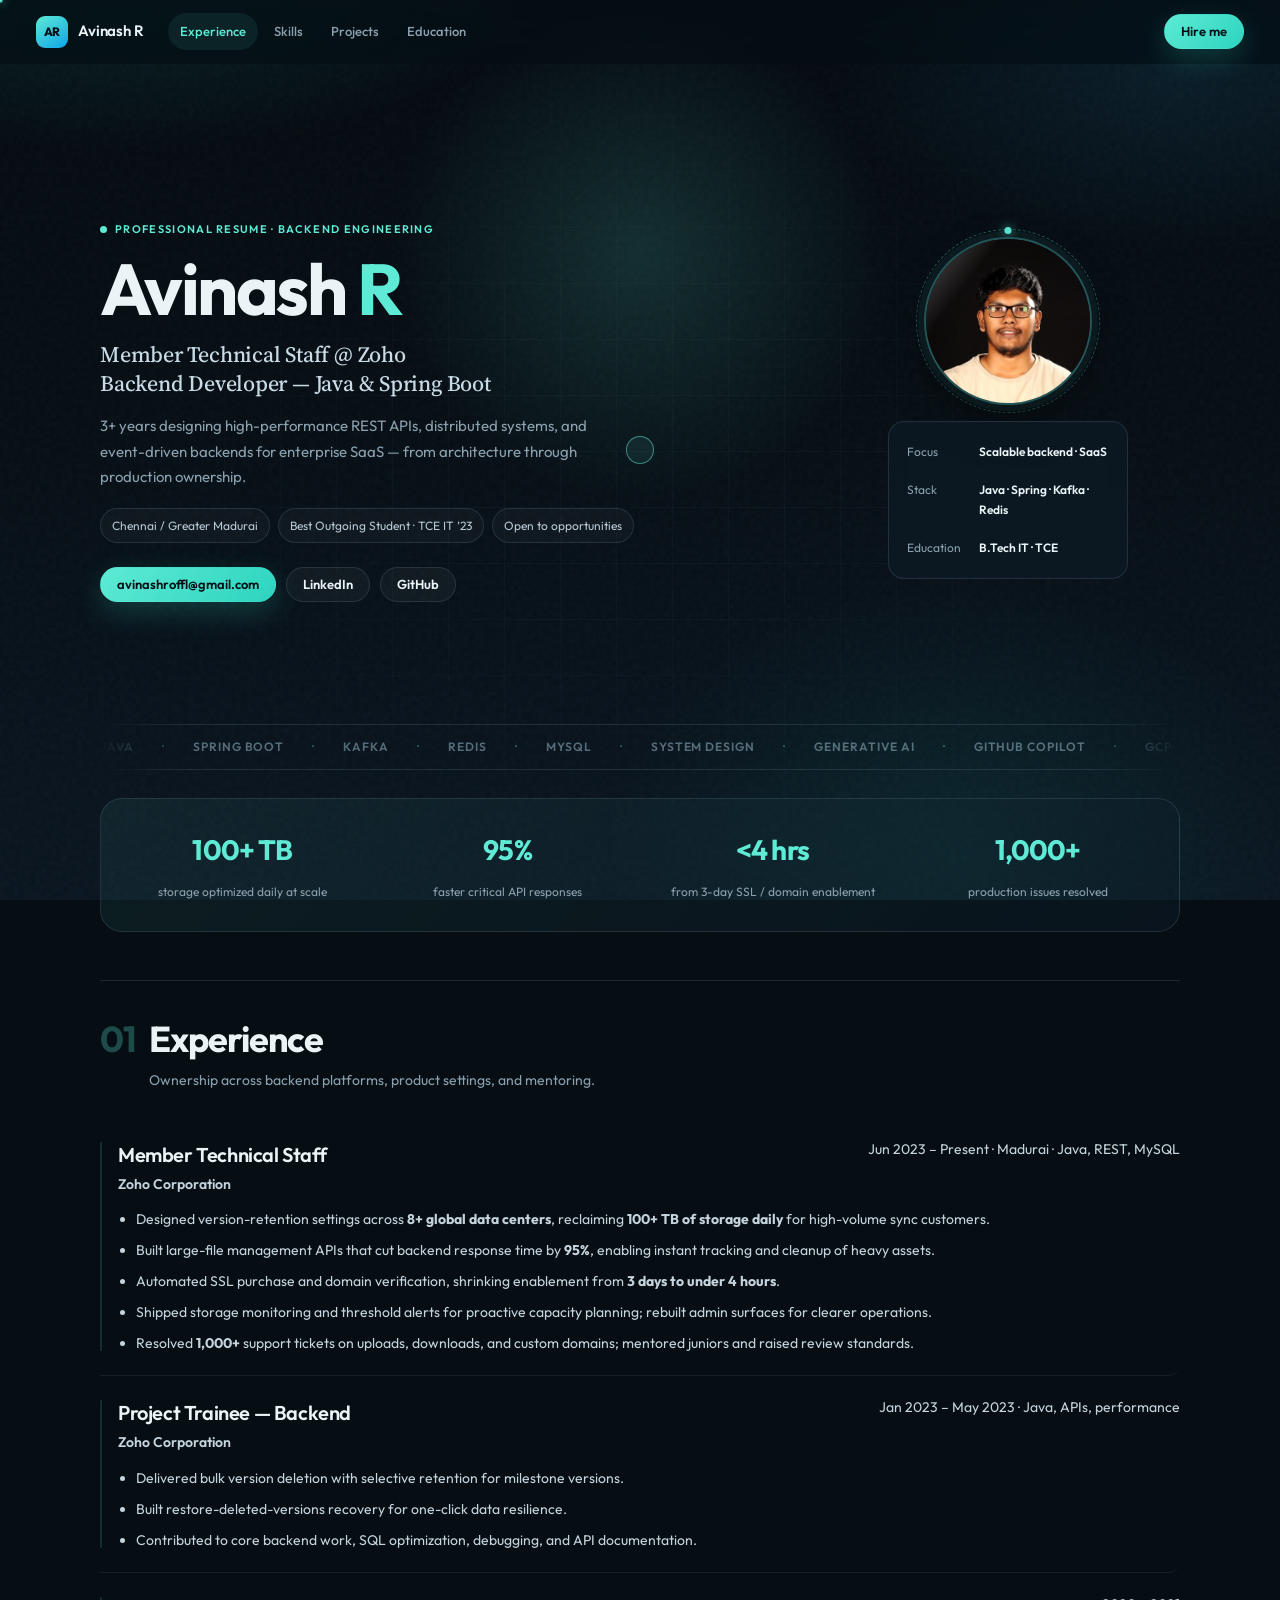
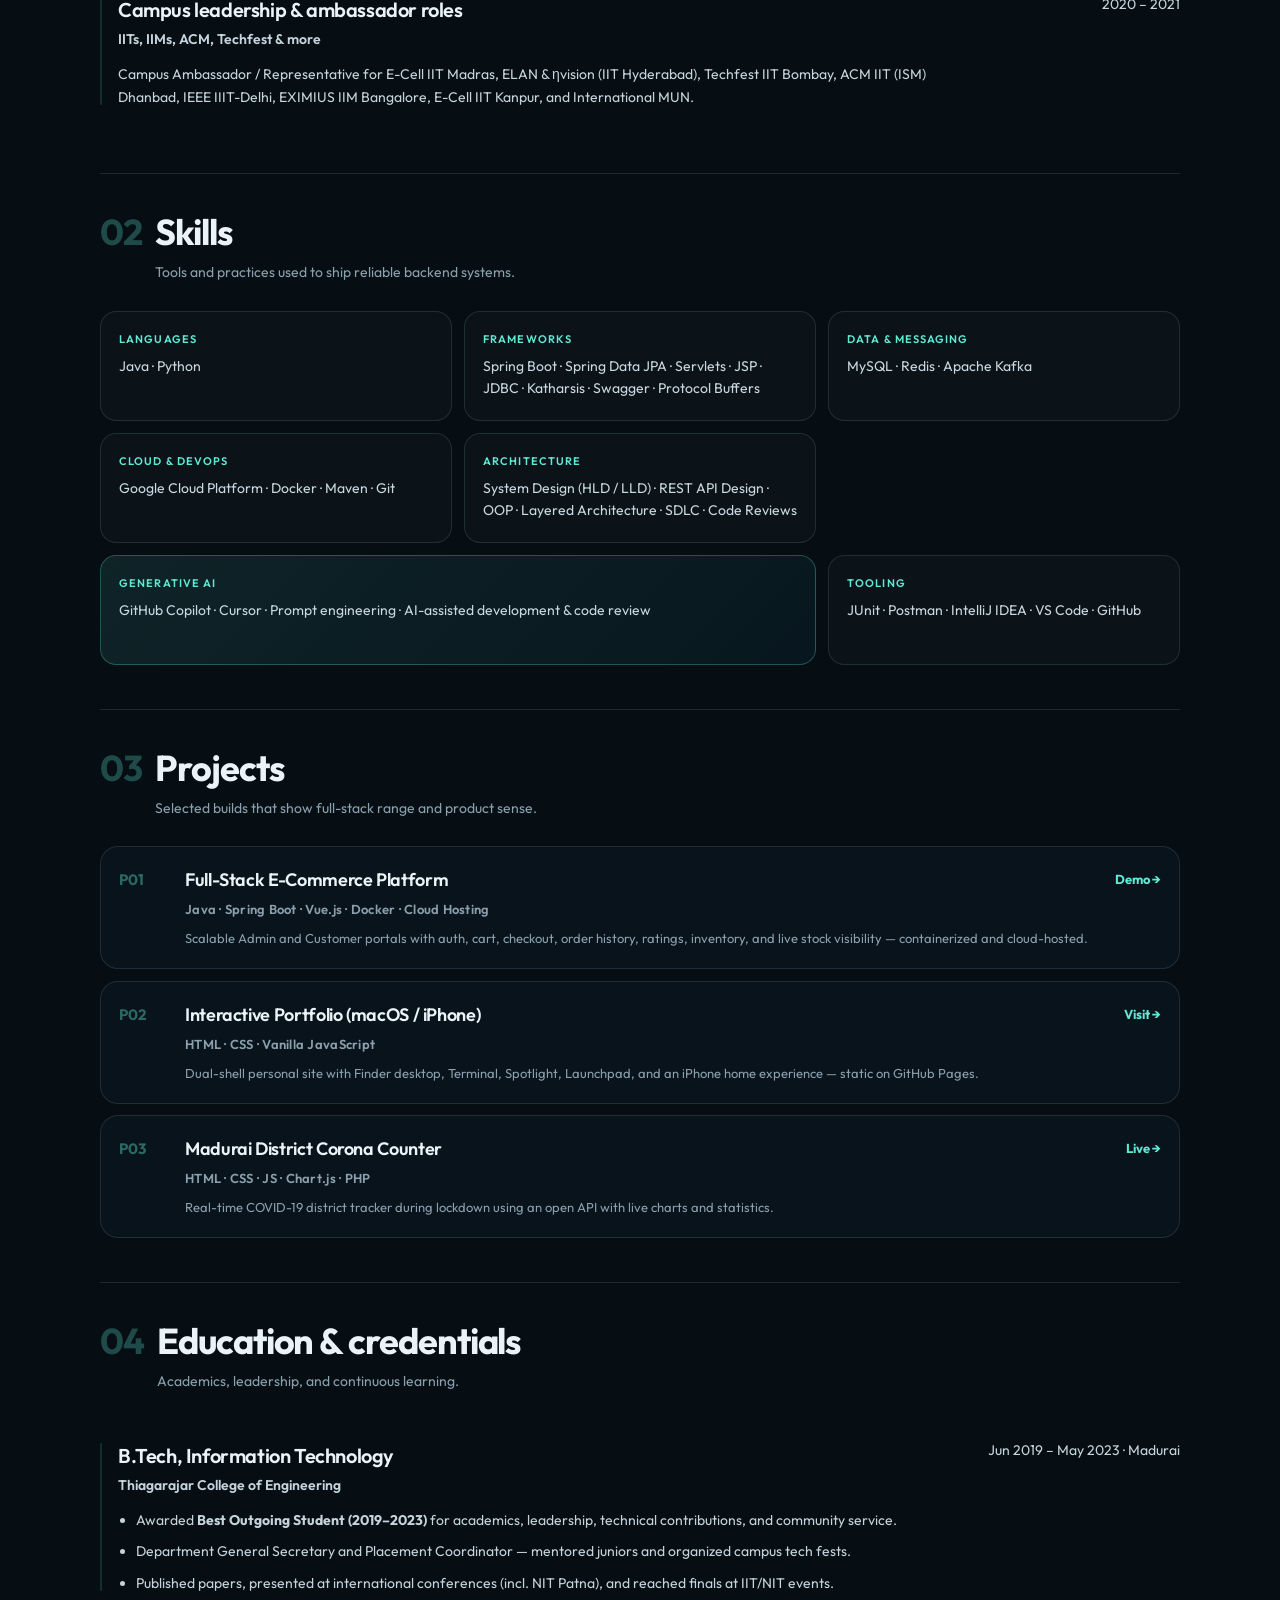
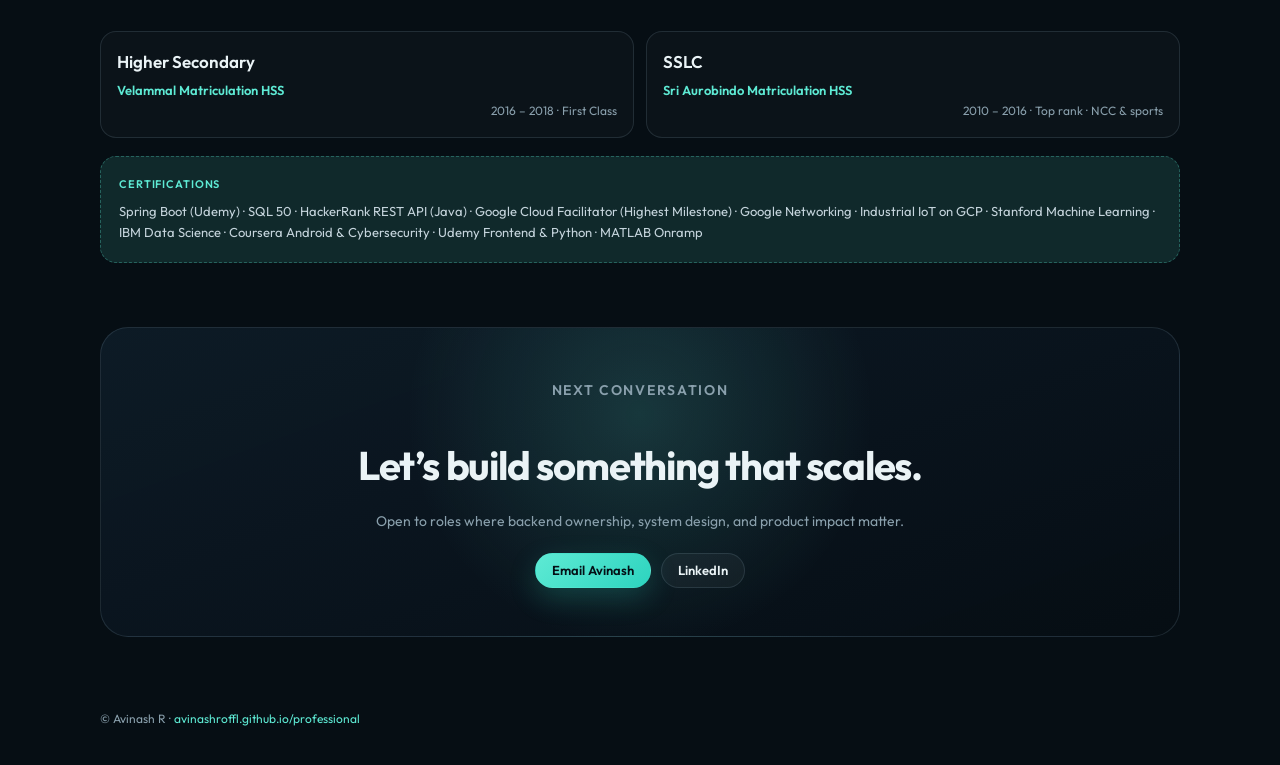
==== professional/index.html @ e5703db7 "Add professional resume page and refresh site README. Ship a mobile-responsive /professional resume " ====
<!doctype html>
<html lang="en">
  <head>
    <meta charset="utf-8" />
    <meta name="viewport" content="width=device-width, initial-scale=1, viewport-fit=cover" />
    <title>Avinash R · Professional Resume</title>
    <meta
      name="description"
      content="Professional resume of Avinash R — Member Technical Staff at Zoho, Backend Developer specializing in Java, Spring Boot, and scalable SaaS systems."
    />
    <meta name="theme-color" content="#071018" />
    <link rel="preconnect" href="https://fonts.googleapis.com" />
    <link rel="preconnect" href="https://fonts.gstatic.com" crossorigin />
    <link
      href="https://fonts.googleapis.com/css2?family=Outfit:wght@400;500;600;700;800&family=Source+Serif+4:opsz,wght@8..60,500;8..60,600&display=swap"
      rel="stylesheet"
    />
    <link rel="stylesheet" href="./styles.css" />
  </head>
  <body>
    <div class="progress" id="scroll-progress" aria-hidden="true"></div>
    <div class="cursor-glow" id="cursor-glow" aria-hidden="true"></div>
    <div class="cursor-dot" id="cursor-dot" aria-hidden="true"></div>
    <div class="atmosphere" aria-hidden="true"></div>
    <div class="noise" aria-hidden="true"></div>
    <div class="grid-overlay" aria-hidden="true"></div>

    <header class="topbar">
      <a class="brand" href="#top" aria-label="Avinash R — top of page">
        <span class="brand-mark">AR</span>
        <span class="brand-text">Avinash R</span>
      </a>
      <nav class="topnav" id="topnav" aria-label="Sections">
        <a href="#experience" data-nav="experience">Experience</a>
        <a href="#skills" data-nav="skills">Skills</a>
        <a href="#projects" data-nav="projects">Projects</a>
        <a href="#education" data-nav="education">Education</a>
        <a href="#contact" data-nav="contact" class="nav-contact">Contact</a>
      </nav>
      <div class="topbar-actions">
        <a class="btn-primary magnetic" href="mailto:avinashroffl@gmail.com?subject=Opportunity%20with%20Avinash%20R">Hire me</a>
        <button type="button" class="nav-toggle" id="nav-toggle" aria-expanded="false" aria-controls="topnav" aria-label="Open menu">
          <span></span><span></span>
        </button>
      </div>
    </header>

    <main>
      <section class="hero" id="top">
        <div class="hero-copy">
          <p class="eyebrow reveal">
            <span class="eyebrow-pulse" aria-hidden="true"></span>
            Professional resume · Backend engineering
          </p>
          <h1 class="hero-name reveal">
            Avinash<span class="hero-name-accent"> R</span>
          </h1>
          <p class="hero-role reveal">
            Member Technical Staff @ Zoho<br />
            Backend Developer — Java &amp; Spring Boot
          </p>
          <p class="hero-lede reveal">
            3+ years designing high-performance REST APIs, distributed systems, and
            event-driven backends for enterprise SaaS — from architecture through
            production ownership.
          </p>
          <div class="hero-meta reveal">
            <span>Chennai / Greater Madurai</span>
            <span>Best Outgoing Student · TCE IT ’23</span>
            <span>Open to opportunities</span>
          </div>
          <div class="hero-cta reveal">
            <a class="btn-primary magnetic" href="mailto:avinashroffl@gmail.com">avinashroffl@gmail.com</a>
            <a class="btn-secondary magnetic" href="https://www.linkedin.com/in/avinashrofficial/" target="_blank" rel="noreferrer">LinkedIn</a>
            <a class="btn-secondary magnetic" href="https://github.com/avinashroffl" target="_blank" rel="noreferrer">GitHub</a>
          </div>
        </div>
        <aside class="hero-aside reveal">
          <div class="portrait-wrap">
            <div class="portrait-ring" aria-hidden="true"></div>
            <div class="portrait-frame" id="portrait">
              <img src="../profile.jpeg" alt="Portrait of Avinash R" width="200" height="200" />
              <div class="portrait-shine" aria-hidden="true"></div>
            </div>
          </div>
          <dl class="signal-list">
            <div>
              <dt>Focus</dt>
              <dd>Scalable backend · SaaS</dd>
            </div>
            <div>
              <dt>Stack</dt>
              <dd>Java · Spring · Kafka · Redis</dd>
            </div>
            <div>
              <dt>Education</dt>
              <dd>B.Tech IT · TCE</dd>
            </div>
          </dl>
        </aside>
      </section>

      <div class="marquee reveal" aria-hidden="true">
        <div class="marquee-track">
          <span>Java</span><span>Spring Boot</span><span>Kafka</span><span>Redis</span><span>MySQL</span><span>System Design</span><span>Generative AI</span><span>GitHub Copilot</span><span>GCP</span><span>Docker</span>
          <span>Java</span><span>Spring Boot</span><span>Kafka</span><span>Redis</span><span>MySQL</span><span>System Design</span><span>Generative AI</span><span>GitHub Copilot</span><span>GCP</span><span>Docker</span>
        </div>
      </div>

      <section class="impact reveal" aria-label="Impact highlights">
        <div class="impact-item interactive-tile" data-tilt>
          <strong data-count="100" data-suffix="+ TB">0+ TB</strong>
          <span>storage optimized daily at scale</span>
        </div>
        <div class="impact-item interactive-tile" data-tilt>
          <strong data-count="95" data-suffix="%">0%</strong>
          <span>faster critical API responses</span>
        </div>
        <div class="impact-item interactive-tile" data-tilt>
          <strong>&lt;4 hrs</strong>
          <span>from 3-day SSL / domain enablement</span>
        </div>
        <div class="impact-item interactive-tile" data-tilt>
          <strong data-count="1000" data-suffix="+">0+</strong>
          <span>production issues resolved</span>
        </div>
      </section>

      <section class="section" id="experience">
        <div class="section-head reveal">
          <p class="section-index">01</p>
          <h2>Experience</h2>
          <p class="section-lede">Ownership across backend platforms, product settings, and mentoring.</p>
        </div>

        <article class="role reveal">
          <header class="role-head">
            <div>
              <h3>Member Technical Staff</h3>
              <p class="role-org">Zoho Corporation</p>
            </div>
            <p class="role-meta">Jun 2023 – Present · Madurai · Java, REST, MySQL</p>
          </header>
          <ul>
            <li>Designed version-retention settings across <strong>8+ global data centers</strong>, reclaiming <strong>100+ TB of storage daily</strong> for high-volume sync customers.</li>
            <li>Built large-file management APIs that cut backend response time by <strong>95%</strong>, enabling instant tracking and cleanup of heavy assets.</li>
            <li>Automated SSL purchase and domain verification, shrinking enablement from <strong>3 days to under 4 hours</strong>.</li>
            <li>Shipped storage monitoring and threshold alerts for proactive capacity planning; rebuilt admin surfaces for clearer operations.</li>
            <li>Resolved <strong>1,000+</strong> support tickets on uploads, downloads, and custom domains; mentored juniors and raised review standards.</li>
          </ul>
        </article>

        <article class="role reveal">
          <header class="role-head">
            <div>
              <h3>Project Trainee — Backend</h3>
              <p class="role-org">Zoho Corporation</p>
            </div>
            <p class="role-meta">Jan 2023 – May 2023 · Java, APIs, performance</p>
          </header>
          <ul>
            <li>Delivered bulk version deletion with selective retention for milestone versions.</li>
            <li>Built restore-deleted-versions recovery for one-click data resilience.</li>
            <li>Contributed to core backend work, SQL optimization, debugging, and API documentation.</li>
          </ul>
        </article>

        <article class="role reveal">
          <header class="role-head">
            <div>
              <h3>Campus leadership &amp; ambassador roles</h3>
              <p class="role-org">IITs, IIMs, ACM, Techfest &amp; more</p>
            </div>
            <p class="role-meta">2020 – 2021</p>
          </header>
          <p>
            Campus Ambassador / Representative for E-Cell IIT Madras, ELAN &amp; ηvision
            (IIT Hyderabad), Techfest IIT Bombay, ACM IIT (ISM) Dhanbad, IEEE IIIT-Delhi,
            EXIMIUS IIM Bangalore, E-Cell IIT Kanpur, and International MUN.
          </p>
        </article>
      </section>

      <section class="section" id="skills">
        <div class="section-head reveal">
          <p class="section-index">02</p>
          <h2>Skills</h2>
          <p class="section-lede">Tools and practices used to ship reliable backend systems.</p>
        </div>
        <div class="skills-board">
          <div class="skill-block interactive-tile" data-tilt>
            <h3>Languages</h3>
            <p>Java · Python</p>
          </div>
          <div class="skill-block interactive-tile" data-tilt>
            <h3>Frameworks</h3>
            <p>Spring Boot · Spring Data JPA · Servlets · JSP · JDBC · Katharsis · Swagger · Protocol Buffers</p>
          </div>
          <div class="skill-block interactive-tile" data-tilt>
            <h3>Data &amp; messaging</h3>
            <p>MySQL · Redis · Apache Kafka</p>
          </div>
          <div class="skill-block interactive-tile" data-tilt>
            <h3>Cloud &amp; DevOps</h3>
            <p>Google Cloud Platform · Docker · Maven · Git</p>
          </div>
          <div class="skill-block interactive-tile" data-tilt>
            <h3>Architecture</h3>
            <p>System Design (HLD / LLD) · REST API Design · OOP · Layered Architecture · SDLC · Code Reviews</p>
          </div>
          <div class="skill-block interactive-tile skill-block--accent" data-tilt>
            <h3>Generative AI</h3>
            <p>GitHub Copilot · Cursor · Prompt engineering · AI-assisted development &amp; code review</p>
          </div>
          <div class="skill-block interactive-tile" data-tilt>
            <h3>Tooling</h3>
            <p>JUnit · Postman · IntelliJ IDEA · VS Code · GitHub</p>
          </div>
        </div>
      </section>

      <section class="section" id="projects">
        <div class="section-head reveal">
          <p class="section-index">03</p>
          <h2>Projects</h2>
          <p class="section-lede">Selected builds that show full-stack range and product sense.</p>
        </div>

        <div class="project-list">
          <article class="project interactive-tile reveal" data-tilt>
            <div class="project-index">P01</div>
            <div class="project-body">
              <h3>Full-Stack E-Commerce Platform</h3>
              <p class="project-stack">Java · Spring Boot · Vue.js · Docker · Cloud Hosting</p>
              <p>
                Scalable Admin and Customer portals with auth, cart, checkout, order history,
                ratings, inventory, and live stock visibility — containerized and cloud-hosted.
              </p>
            </div>
            <a class="project-link" href="https://youtube.com/watch?v=qt3w1hJhvSU" target="_blank" rel="noreferrer">Demo →</a>
          </article>

          <article class="project interactive-tile reveal" data-tilt>
            <div class="project-index">P02</div>
            <div class="project-body">
              <h3>Interactive Portfolio (macOS / iPhone)</h3>
              <p class="project-stack">HTML · CSS · Vanilla JavaScript</p>
              <p>
                Dual-shell personal site with Finder desktop, Terminal, Spotlight, Launchpad,
                and an iPhone home experience — static on GitHub Pages.
              </p>
            </div>
            <a class="project-link" href="../">Visit →</a>
          </article>

          <article class="project interactive-tile reveal" data-tilt>
            <div class="project-index">P03</div>
            <div class="project-body">
              <h3>Madurai District Corona Counter</h3>
              <p class="project-stack">HTML · CSS · JS · Chart.js · PHP</p>
              <p>
                Real-time COVID-19 district tracker during lockdown using an open API with
                live charts and statistics.
              </p>
            </div>
            <a class="project-link" href="https://coronatrackermadurai.000webhostapp.com/" target="_blank" rel="noreferrer">Live →</a>
          </article>
        </div>
      </section>

      <section class="section" id="education">
        <div class="section-head reveal">
          <p class="section-index">04</p>
          <h2>Education &amp; credentials</h2>
          <p class="section-lede">Academics, leadership, and continuous learning.</p>
        </div>

        <article class="role reveal">
          <header class="role-head">
            <div>
              <h3>B.Tech, Information Technology</h3>
              <p class="role-org">Thiagarajar College of Engineering</p>
            </div>
            <p class="role-meta">Jun 2019 – May 2023 · Madurai</p>
          </header>
          <ul>
            <li>Awarded <strong>Best Outgoing Student (2019–2023)</strong> for academics, leadership, technical contributions, and community service.</li>
            <li>Department General Secretary and Placement Coordinator — mentored juniors and organized campus tech fests.</li>
            <li>Published papers, presented at international conferences (incl. NIT Patna), and reached finals at IIT/NIT events.</li>
          </ul>
        </article>

        <div class="edu-grid">
          <article class="edu-item reveal">
            <h3>Higher Secondary</h3>
            <p class="role-org">Velammal Matriculation HSS</p>
            <p class="role-meta">2016 – 2018 · First Class</p>
          </article>
          <article class="edu-item reveal">
            <h3>SSLC</h3>
            <p class="role-org">Sri Aurobindo Matriculation HSS</p>
            <p class="role-meta">2010 – 2016 · Top rank · NCC &amp; sports</p>
          </article>
        </div>

        <div class="certs reveal">
          <h3>Certifications</h3>
          <p>
            Spring Boot (Udemy) · SQL 50 · HackerRank REST API (Java) · Google Cloud Facilitator
            (Highest Milestone) · Google Networking · Industrial IoT on GCP · Stanford Machine
            Learning · IBM Data Science · Coursera Android &amp; Cybersecurity · Udemy Frontend
            &amp; Python · MATLAB Onramp
          </p>
        </div>
      </section>

      <section class="closeout reveal" id="contact">
        <p class="eyebrow">Next conversation</p>
        <h2>Let’s build something that scales.</h2>
        <p>
          Open to roles where backend ownership, system design, and product impact matter.
        </p>
        <div class="hero-cta">
          <a class="btn-primary magnetic" href="mailto:avinashroffl@gmail.com?subject=Hello%20Avinash">Email Avinash</a>
          <a class="btn-secondary magnetic" href="https://www.linkedin.com/in/avinashrofficial/" target="_blank" rel="noreferrer">LinkedIn</a>
        </div>
      </section>
    </main>

    <footer class="site-footer">
      <p>© Avinash R · <a href="https://avinashroffl.github.io/professional/">avinashroffl.github.io/professional</a></p>
    </footer>

    <script src="./script.js"></script>
  </body>
</html>
---- professional/styles.css ----
:root {
  --bg: #060e14;
  --bg-elevated: rgba(12, 26, 36, 0.78);
  --ink: #eaf3f6;
  --muted: #8aa0ad;
  --line: rgba(148, 180, 196, 0.16);
  --accent: #5eead4;
  --accent-dim: rgba(94, 234, 212, 0.12);
  --accent-strong: #2dd4bf;
  --sky: #38bdf8;
  --radius: 18px;
  --font-display: "Outfit", sans-serif;
  --font-serif: "Source Serif 4", Georgia, serif;
  --font-body: "Outfit", sans-serif;
  --max: 1080px;
  --mx: 50%;
  --my: 28%;
  --topbar-h: 64px;
  --ease-out: cubic-bezier(0.22, 1, 0.36, 1);
}

*,
*::before,
*::after {
  box-sizing: border-box;
  margin: 0;
  padding: 0;
}

html {
  scroll-behavior: smooth;
  scroll-padding-top: calc(var(--topbar-h) + 12px);
}

body {
  min-height: 100%;
  font-family: var(--font-body);
  color: var(--ink);
  background: var(--bg);
  line-height: 1.65;
  font-weight: 400;
  -webkit-font-smoothing: antialiased;
  overflow-x: hidden;
}

body.has-custom-cursor,
body.has-custom-cursor a,
body.has-custom-cursor button {
  cursor: none;
}

a {
  color: inherit;
  text-decoration: none;
}

img {
  display: block;
  max-width: 100%;
}

/* —— Progress + cursor —— */
.progress {
  position: fixed;
  top: 0;
  left: 0;
  z-index: 60;
  height: 2px;
  width: 0%;
  background: linear-gradient(90deg, var(--accent), var(--sky));
  box-shadow: 0 0 12px rgba(94, 234, 212, 0.55);
  pointer-events: none;
  transition: width 0.08s linear;
}

.cursor-glow,
.cursor-dot {
  display: none;
  pointer-events: none;
  position: fixed;
  top: 0;
  left: 0;
  z-index: 1000;
  transform: translate(-50%, -50%);
  will-change: transform, width, height;
}

.cursor-glow {
  width: 28px;
  height: 28px;
  border-radius: 50%;
  border: 1px solid rgba(94, 234, 212, 0.5);
  background: rgba(94, 234, 212, 0.08);
  transition: width 0.2s var(--ease-out), height 0.2s var(--ease-out), background 0.2s ease;
  mix-blend-mode: screen;
}

.cursor-dot {
  width: 5px;
  height: 5px;
  border-radius: 50%;
  background: var(--accent);
  box-shadow: 0 0 10px rgba(94, 234, 212, 0.85);
}

body.has-custom-cursor .cursor-glow,
body.has-custom-cursor .cursor-dot {
  display: block;
}

body.cursor-hover .cursor-glow {
  width: 52px;
  height: 52px;
  background: rgba(94, 234, 212, 0.14);
  border-color: rgba(94, 234, 212, 0.8);
}

/* —— Atmosphere —— */
.atmosphere {
  position: fixed;
  inset: 0;
  z-index: -3;
  background:
    radial-gradient(620px circle at var(--mx) var(--my), rgba(94, 234, 212, 0.15), transparent 40%),
    radial-gradient(ellipse 70% 45% at 8% -8%, rgba(45, 212, 191, 0.16), transparent 55%),
    radial-gradient(ellipse 55% 40% at 92% 8%, rgba(56, 189, 248, 0.1), transparent 50%),
    radial-gradient(ellipse 50% 55% at 75% 95%, rgba(15, 118, 110, 0.18), transparent 55%),
    linear-gradient(180deg, #040a10 0%, #060e14 45%, #0a1520 100%);
}

.noise {
  position: fixed;
  inset: 0;
  z-index: -1;
  opacity: 0.035;
  pointer-events: none;
  background-image: url("data:image/svg+xml,%3Csvg viewBox='0 0 200 200' xmlns='http://www.w3.org/2000/svg'%3E%3Cfilter id='n'%3E%3CfeTurbulence type='fractalNoise' baseFrequency='0.85' numOctaves='4' stitchTiles='stitch'/%3E%3C/filter%3E%3Crect width='100%25' height='100%25' filter='url(%23n)'/%3E%3C/svg%3E");
}

.grid-overlay {
  position: fixed;
  inset: 0;
  z-index: -2;
  background-image:
    linear-gradient(rgba(148, 180, 196, 0.035) 1px, transparent 1px),
    linear-gradient(90deg, rgba(148, 180, 196, 0.035) 1px, transparent 1px);
  background-size: 56px 56px;
  mask-image: radial-gradient(ellipse at center, black 25%, transparent 72%);
  pointer-events: none;
  transform: translate3d(calc((var(--mx) - 50%) * -0.015), calc((var(--my) - 50%) * -0.015), 0);
}

/* —— Topbar —— */
.topbar {
  position: sticky;
  top: 0;
  z-index: 40;
  display: flex;
  align-items: center;
  gap: 16px;
  min-height: var(--topbar-h);
  padding: 10px clamp(14px, 4vw, 36px);
  backdrop-filter: blur(18px) saturate(150%);
  background: rgba(6, 14, 20, 0.72);
  border-bottom: 1px solid transparent;
  transition: background 0.25s ease, box-shadow 0.25s ease, border-color 0.25s ease;
}

.topbar.is-scrolled {
  background: rgba(6, 14, 20, 0.9);
  border-bottom-color: var(--line);
  box-shadow: 0 12px 40px rgba(0, 0, 0, 0.35);
}

.brand {
  display: inline-flex;
  align-items: center;
  gap: 10px;
  font-weight: 600;
  font-size: 15px;
  letter-spacing: -0.01em;
  z-index: 2;
  transition: transform 0.2s ease;
}

.brand:hover {
  transform: translateY(-1px);
}

.brand-mark {
  width: 32px;
  height: 32px;
  border-radius: 9px;
  display: grid;
  place-items: center;
  background: linear-gradient(145deg, var(--accent), #0ea5e9);
  color: #041016;
  font-size: 12px;
  font-weight: 800;
  letter-spacing: -0.04em;
  transition: transform 0.3s var(--ease-out), box-shadow 0.25s ease;
}

.brand:hover .brand-mark {
  transform: rotate(-6deg) scale(1.05);
  box-shadow: 0 8px 22px rgba(45, 212, 191, 0.35);
}

.brand-text {
  font-weight: 600;
}

.topnav {
  display: flex;
  gap: 4px;
  margin-left: 8px;
  font-size: 13px;
  color: var(--muted);
  font-weight: 500;
}

.topnav a {
  position: relative;
  padding: 8px 12px;
  border-radius: 999px;
  transition: color 0.2s ease, background 0.2s ease;
}

.topnav a:hover,
.topnav a.is-active {
  color: var(--accent);
  background: rgba(94, 234, 212, 0.08);
}

.topnav .nav-contact {
  display: none;
}

.topbar-actions {
  margin-left: auto;
  display: flex;
  gap: 10px;
  align-items: center;
  z-index: 2;
}

.nav-toggle {
  display: none;
  width: 42px;
  height: 42px;
  border-radius: 12px;
  border: 1px solid var(--line);
  background: rgba(255, 255, 255, 0.03);
  align-items: center;
  justify-content: center;
  flex-direction: column;
  gap: 5px;
  padding: 0;
}

.nav-toggle span {
  display: block;
  width: 16px;
  height: 1.5px;
  background: var(--ink);
  border-radius: 2px;
  transition: transform 0.25s var(--ease-out), opacity 0.2s ease;
}

.nav-toggle[aria-expanded="true"] span:first-child {
  transform: translateY(3.25px) rotate(45deg);
}

.nav-toggle[aria-expanded="true"] span:last-child {
  transform: translateY(-3.25px) rotate(-45deg);
}

.btn-primary,
.btn-secondary,
.btn-ghost {
  display: inline-flex;
  align-items: center;
  justify-content: center;
  gap: 6px;
  border-radius: 999px;
  padding: 10px 16px;
  font: 600 13px/1 var(--font-body);
  border: 1px solid transparent;
  cursor: pointer;
  transition: transform 0.18s ease, background 0.18s ease, border-color 0.18s ease, box-shadow 0.18s ease;
  will-change: transform;
  white-space: nowrap;
}

.btn-primary {
  background: linear-gradient(135deg, var(--accent), var(--accent-strong));
  color: #041016;
  box-shadow: 0 10px 28px rgba(45, 212, 191, 0.22);
}

.btn-secondary {
  background: rgba(255, 255, 255, 0.04);
  border-color: var(--line);
  color: var(--ink);
}

.btn-ghost {
  background: transparent;
  border-color: var(--line);
  color: var(--muted);
}

.btn-primary:hover {
  box-shadow: 0 14px 34px rgba(45, 212, 191, 0.38);
}

.btn-secondary:hover {
  border-color: rgba(94, 234, 212, 0.4);
  background: rgba(94, 234, 212, 0.08);
}

.btn-ghost:hover {
  color: var(--ink);
  border-color: rgba(94, 234, 212, 0.35);
}

main {
  width: min(var(--max), calc(100% - 28px));
  margin: 0 auto;
  padding: 12px 0 72px;
}

/* —— Hero —— */
.hero {
  display: grid;
  grid-template-columns: 1.4fr 0.7fr;
  gap: clamp(24px, 5vw, 48px);
  align-items: center;
  padding: clamp(28px, 5vw, 52px) 0 28px;
  min-height: min(72vh, 640px);
}

.eyebrow {
  display: inline-flex;
  align-items: center;
  gap: 8px;
  font-size: 11px;
  letter-spacing: 0.12em;
  text-transform: uppercase;
  color: var(--accent);
  margin-bottom: 14px;
  font-weight: 600;
}

.eyebrow-pulse {
  width: 7px;
  height: 7px;
  border-radius: 50%;
  background: var(--accent);
  box-shadow: 0 0 0 0 rgba(94, 234, 212, 0.5);
  animation: pulse 2.2s ease-out infinite;
}

@keyframes pulse {
  0% { box-shadow: 0 0 0 0 rgba(94, 234, 212, 0.45); }
  70% { box-shadow: 0 0 0 10px rgba(94, 234, 212, 0); }
  100% { box-shadow: 0 0 0 0 rgba(94, 234, 212, 0); }
}

.hero-name {
  font-family: var(--font-display);
  font-size: clamp(42px, 7.2vw, 72px);
  line-height: 1.02;
  letter-spacing: -0.035em;
  font-weight: 700;
  margin-bottom: 14px;
  max-width: 10ch;
}

.hero-name-accent {
  color: var(--accent);
  font-weight: 700;
  display: inline;
}

.hero-role {
  font-family: var(--font-serif);
  font-size: clamp(17px, 2.2vw, 22px);
  font-weight: 500;
  color: #c8dae4;
  margin-bottom: 14px;
  line-height: 1.35;
  letter-spacing: -0.01em;
}

.hero-lede {
  max-width: 34em;
  color: var(--muted);
  font-size: 15px;
  margin-bottom: 18px;
  line-height: 1.7;
}

.hero-meta {
  display: flex;
  flex-wrap: wrap;
  gap: 8px;
  margin-bottom: 24px;
}

.hero-meta span {
  font-size: 12px;
  padding: 7px 11px;
  border-radius: 999px;
  border: 1px solid var(--line);
  background: rgba(255, 255, 255, 0.03);
  color: #b7c9d3;
  transition: transform 0.2s ease, border-color 0.2s ease, background 0.2s ease, color 0.2s ease;
}

.hero-meta span:hover {
  transform: translateY(-2px);
  border-color: rgba(94, 234, 212, 0.4);
  background: rgba(94, 234, 212, 0.08);
  color: var(--accent);
}

.hero-cta {
  display: flex;
  flex-wrap: wrap;
  gap: 10px;
}

.hero-aside {
  display: flex;
  flex-direction: column;
  align-items: center;
  gap: 16px;
  perspective: 900px;
}

.portrait-wrap {
  position: relative;
  width: min(168px, 42vw);
}

.portrait-ring {
  position: absolute;
  inset: -8px;
  border-radius: 50%;
  border: 1px dashed rgba(94, 234, 212, 0.35);
  animation: spin 28s linear infinite;
  pointer-events: none;
}

.portrait-ring::before {
  content: "";
  position: absolute;
  top: -3px;
  left: 50%;
  width: 7px;
  height: 7px;
  border-radius: 50%;
  background: var(--accent);
  box-shadow: 0 0 10px rgba(94, 234, 212, 0.8);
  transform: translateX(-50%);
}

@keyframes spin {
  to { transform: rotate(360deg); }
}

.portrait-frame {
  border-radius: 50%;
  overflow: hidden;
  border: 2px solid rgba(94, 234, 212, 0.28);
  box-shadow:
    0 0 0 6px rgba(94, 234, 212, 0.06),
    0 18px 40px rgba(0, 0, 0, 0.4);
  position: relative;
  aspect-ratio: 1;
  width: 100%;
  background: #0e1c28;
  transform-style: preserve-3d;
  transition: transform 0.15s ease-out, box-shadow 0.25s ease, border-color 0.25s ease;
}

.portrait-frame:hover {
  border-color: rgba(94, 234, 212, 0.55);
  box-shadow:
    0 0 0 8px rgba(94, 234, 212, 0.1),
    0 22px 48px rgba(45, 212, 191, 0.18);
}

.portrait-shine {
  position: absolute;
  inset: -40%;
  background: linear-gradient(115deg, transparent 40%, rgba(255, 255, 255, 0.2) 50%, transparent 60%);
  transform: translateX(-40%) rotate(12deg);
  transition: transform 0.6s ease;
  z-index: 2;
  pointer-events: none;
}

.portrait-frame:hover .portrait-shine {
  transform: translateX(40%) rotate(12deg);
}

.portrait-frame img {
  width: 100%;
  height: 100%;
  object-fit: cover;
  object-position: center top;
  transition: transform 0.45s ease;
}

.portrait-frame:hover img {
  transform: scale(1.05);
}

.signal-list {
  width: 100%;
  max-width: 240px;
  display: grid;
  gap: 6px;
  padding: 14px;
  border-radius: 16px;
  border: 1px solid var(--line);
  background: var(--bg-elevated);
  backdrop-filter: blur(12px);
  transition: border-color 0.25s ease, transform 0.25s ease;
}

.signal-list:hover {
  border-color: rgba(94, 234, 212, 0.3);
  transform: translateY(-2px);
}

.signal-list > div {
  display: grid;
  grid-template-columns: 64px 1fr;
  gap: 8px;
  font-size: 12px;
  padding: 6px 4px;
  border-radius: 8px;
  transition: background 0.2s ease;
}

.signal-list > div:hover {
  background: rgba(94, 234, 212, 0.06);
}

.signal-list dt {
  color: var(--muted);
}

.signal-list dd {
  color: var(--ink);
  font-weight: 600;
}

/* —— Marquee —— */
.marquee {
  margin: 8px 0 28px;
  overflow: hidden;
  border-block: 1px solid var(--line);
  mask-image: linear-gradient(90deg, transparent, black 8%, black 92%, transparent);
  padding: 12px 0;
}

.marquee-track {
  display: flex;
  gap: 28px;
  width: max-content;
  animation: marquee 32s linear infinite;
  font-size: 12px;
  font-weight: 600;
  letter-spacing: 0.08em;
  text-transform: uppercase;
  color: rgba(148, 180, 196, 0.55);
}

.marquee-track span::after {
  content: "·";
  margin-left: 28px;
  color: rgba(94, 234, 212, 0.4);
}

.marquee:hover .marquee-track {
  animation-play-state: paused;
  color: rgba(94, 234, 212, 0.75);
}

@keyframes marquee {
  to { transform: translateX(-50%); }
}

/* —— Impact —— */
.impact {
  display: grid;
  grid-template-columns: repeat(4, 1fr);
  gap: 10px;
  margin: 0 0 48px;
  padding: 14px;
  border-radius: 22px;
  border: 1px solid var(--line);
  background:
    linear-gradient(135deg, rgba(94, 234, 212, 0.07), rgba(14, 28, 40, 0.45));
}

.impact-item {
  padding: 14px 10px;
  border-radius: 14px;
  transition: background 0.2s ease, transform 0.2s ease;
  text-align: center;
}

.impact-item:hover {
  background: rgba(94, 234, 212, 0.08);
}

.impact-item strong {
  display: block;
  font-family: var(--font-display);
  font-size: clamp(22px, 2.8vw, 28px);
  letter-spacing: -0.03em;
  font-weight: 700;
  color: var(--accent);
  margin-bottom: 4px;
}

.impact-item span {
  font-size: 12px;
  color: var(--muted);
  line-height: 1.4;
}

.interactive-tile {
  transform-style: preserve-3d;
  transition: transform 0.2s ease, border-color 0.25s ease, box-shadow 0.25s ease;
  will-change: transform;
}

/* —— Sections —— */
.section {
  padding: 28px 0 44px;
  border-top: 1px solid var(--line);
}

.section-head {
  display: grid;
  grid-template-columns: auto 1fr;
  grid-template-rows: auto auto;
  column-gap: 14px;
  margin-bottom: 26px;
  align-items: baseline;
}

.section-index {
  grid-row: 1 / span 2;
  font-family: var(--font-display);
  font-size: 36px;
  color: rgba(94, 234, 212, 0.28);
  letter-spacing: -0.04em;
  line-height: 1;
  font-weight: 700;
  transition: color 0.3s ease, transform 0.3s ease;
}

.section:hover .section-index {
  color: rgba(94, 234, 212, 0.65);
  transform: translateY(-2px);
}

.section-head h2 {
  font-family: var(--font-display);
  font-size: clamp(26px, 3.8vw, 36px);
  letter-spacing: -0.03em;
  font-weight: 700;
}

.section-lede {
  grid-column: 2;
  color: var(--muted);
  max-width: 36em;
  font-size: 14px;
}

.role {
  position: relative;
  padding: 20px 0 20px 18px;
  border-bottom: 1px solid rgba(148, 180, 196, 0.1);
  border-radius: 0 12px 12px 0;
  transition: background 0.25s ease;
}

.role::before {
  content: "";
  position: absolute;
  left: 0;
  top: 24px;
  bottom: 24px;
  width: 2px;
  border-radius: 2px;
  background: rgba(94, 234, 212, 0.15);
  transition: background 0.25s ease, transform 0.25s ease;
}

.role:hover {
  background: linear-gradient(90deg, rgba(94, 234, 212, 0.05), transparent 65%);
}

.role:hover::before {
  background: var(--accent);
  transform: scaleY(1.05);
}

.role:last-of-type {
  border-bottom: none;
}

.role-head {
  display: flex;
  justify-content: space-between;
  gap: 14px;
  flex-wrap: wrap;
  margin-bottom: 12px;
}

.role-head h3 {
  font-family: var(--font-display);
  font-size: 20px;
  letter-spacing: -0.02em;
  font-weight: 600;
  transition: color 0.2s ease;
}

.role:hover .role-head h3 {
  color: var(--accent);
}

.role-org {
  color: var(--accent);
  font-weight: 600;
  font-size: 13px;
  margin-top: 2px;
}

.role-meta {
  color: var(--muted);
  font-size: 12px;
  text-align: right;
}

.role ul {
  padding-left: 18px;
  display: grid;
  gap: 8px;
  color: #c5d4dc;
  font-size: 14px;
}

.role li {
  transition: transform 0.2s ease, color 0.2s ease;
}

.role li:hover {
  transform: translateX(3px);
  color: var(--ink);
}

.role p {
  color: #c5d4dc;
  font-size: 14px;
  max-width: 62em;
}

/* —— Skills —— */
.skills-board {
  display: grid;
  grid-template-columns: repeat(3, 1fr);
  gap: 12px;
}

.skill-block {
  padding: 18px;
  border-radius: 16px;
  border: 1px solid var(--line);
  background: rgba(255, 255, 255, 0.025);
  position: relative;
  overflow: hidden;
  min-height: 110px;
}

.skill-block::before {
  content: "";
  position: absolute;
  inset: 0;
  background: radial-gradient(380px circle at var(--local-x, 50%) var(--local-y, 50%), rgba(94, 234, 212, 0.14), transparent 45%);
  opacity: 0;
  transition: opacity 0.25s ease;
  pointer-events: none;
}

.skill-block:hover::before {
  opacity: 1;
}

.skill-block:hover {
  border-color: rgba(94, 234, 212, 0.4);
  box-shadow: 0 16px 36px rgba(0, 0, 0, 0.25);
}

.skill-block--accent {
  grid-column: span 2;
  background: linear-gradient(135deg, rgba(94, 234, 212, 0.1), rgba(56, 189, 248, 0.05));
  border-color: rgba(94, 234, 212, 0.28);
}

.skill-block h3 {
  font-size: 11px;
  letter-spacing: 0.1em;
  text-transform: uppercase;
  color: var(--accent);
  margin-bottom: 8px;
  position: relative;
  font-weight: 600;
}

.skill-block p {
  font-size: 14px;
  color: #c9d8e0;
  line-height: 1.55;
  position: relative;
}

/* —— Projects —— */
.project-list {
  display: grid;
  gap: 12px;
}

.project {
  display: grid;
  grid-template-columns: 52px 1fr auto;
  gap: 14px;
  align-items: start;
  padding: 18px;
  border-radius: 18px;
  border: 1px solid var(--line);
  background: rgba(14, 28, 40, 0.4);
  position: relative;
  overflow: hidden;
}

.project::before {
  content: "";
  position: absolute;
  inset: 0;
  background: radial-gradient(460px circle at var(--local-x, 50%) var(--local-y, 50%), rgba(94, 234, 212, 0.12), transparent 40%);
  opacity: 0;
  transition: opacity 0.25s ease;
  pointer-events: none;
}

.project:hover::before {
  opacity: 1;
}

.project:hover {
  border-color: rgba(94, 234, 212, 0.4);
  box-shadow: 0 18px 44px rgba(0, 0, 0, 0.28);
}

.project-index {
  font-family: var(--font-display);
  color: rgba(94, 234, 212, 0.4);
  font-size: 15px;
  font-weight: 700;
  padding-top: 3px;
  position: relative;
  transition: color 0.2s ease, transform 0.2s ease;
}

.project:hover .project-index {
  color: var(--accent);
  transform: translateY(-2px);
}

.project-body {
  position: relative;
}

.project-body h3 {
  font-family: var(--font-display);
  font-size: 18px;
  letter-spacing: -0.02em;
  font-weight: 600;
  margin-bottom: 4px;
}

.project-stack {
  font-size: 11px;
  color: var(--accent);
  margin-bottom: 8px;
  font-weight: 600;
  letter-spacing: 0.02em;
}

.project-body p {
  color: var(--muted);
  font-size: 13px;
}

.project-link {
  font-size: 13px;
  font-weight: 700;
  color: var(--accent);
  white-space: nowrap;
  padding-top: 4px;
  position: relative;
  transition: transform 0.2s ease;
}

.project:hover .project-link {
  transform: translateX(4px);
}

.edu-grid {
  display: grid;
  grid-template-columns: 1fr 1fr;
  gap: 12px;
  margin-top: 16px;
}

.edu-item {
  padding: 16px;
  border-radius: 16px;
  border: 1px solid var(--line);
  background: rgba(255, 255, 255, 0.025);
  transition: transform 0.25s ease, border-color 0.25s ease, box-shadow 0.25s ease;
}

.edu-item:hover {
  transform: translateY(-3px);
  border-color: rgba(94, 234, 212, 0.35);
  box-shadow: 0 14px 32px rgba(0, 0, 0, 0.22);
}

.edu-item h3 {
  font-family: var(--font-display);
  font-size: 17px;
  font-weight: 600;
  margin-bottom: 4px;
}

.certs {
  margin-top: 18px;
  padding: 18px;
  border-radius: 16px;
  border: 1px dashed rgba(94, 234, 212, 0.3);
  background: var(--accent-dim);
  transition: transform 0.25s ease, border-color 0.25s ease;
}

.certs:hover {
  transform: translateY(-2px);
  border-color: rgba(94, 234, 212, 0.55);
}

.certs h3 {
  font-size: 11px;
  letter-spacing: 0.08em;
  text-transform: uppercase;
  color: var(--accent);
  margin-bottom: 8px;
  font-weight: 600;
}

.certs p {
  color: #c5d4dc;
  font-size: 13px;
}

.closeout {
  margin-top: 20px;
  padding: clamp(32px, 6vw, 48px) clamp(18px, 4vw, 28px);
  border-radius: 28px;
  border: 1px solid var(--line);
  background:
    radial-gradient(circle at var(--mx) var(--my), rgba(94, 234, 212, 0.16), transparent 40%),
    linear-gradient(160deg, rgba(14, 28, 40, 0.92), rgba(6, 14, 20, 0.96));
  text-align: center;
  transition: border-color 0.3s ease, transform 0.3s ease;
}

.closeout:hover {
  border-color: rgba(94, 234, 212, 0.4);
  transform: translateY(-2px);
}

.closeout h2 {
  font-family: var(--font-display);
  font-size: clamp(26px, 5vw, 40px);
  letter-spacing: -0.03em;
  font-weight: 700;
  margin: 10px 0 12px;
}

.closeout > p {
  color: var(--muted);
  margin-bottom: 20px;
  font-size: 14px;
}

.closeout .hero-cta {
  justify-content: center;
}

.site-footer {
  width: min(var(--max), calc(100% - 28px));
  margin: 0 auto 36px;
  color: var(--muted);
  font-size: 12px;
}

.site-footer a {
  color: var(--accent);
  transition: opacity 0.2s ease;
  word-break: break-all;
}

.site-footer a:hover {
  opacity: 0.8;
}

.reveal {
  opacity: 0;
  transform: translateY(16px);
  transition: opacity 0.6s var(--ease-out), transform 0.6s var(--ease-out);
}

.reveal.is-visible {
  opacity: 1;
  transform: none;
}

/* —— Tablet —— */
@media (max-width: 960px) {
  .hero {
    grid-template-columns: 1fr;
    min-height: auto;
    gap: 28px;
    text-align: left;
  }

  .hero-aside {
    flex-direction: row;
    align-items: center;
    justify-content: flex-start;
    gap: 18px;
    order: -1;
  }

  .portrait-wrap {
    width: 128px;
    flex-shrink: 0;
  }

  .signal-list {
    max-width: none;
    flex: 1;
  }

  .impact {
    grid-template-columns: 1fr 1fr;
  }

  .skills-board {
    grid-template-columns: 1fr 1fr;
  }

  .skill-block--accent {
    grid-column: span 2;
  }

  .project {
    grid-template-columns: 1fr;
  }

  .project-link {
    justify-self: start;
  }

  .role-meta {
    text-align: left;
  }
}

/* —— Mobile nav + layout —— */
@media (max-width: 768px) {
  .nav-toggle {
    display: inline-flex;
  }

  .topnav {
    position: fixed;
    inset: 0;
    margin: 0;
    padding: calc(var(--topbar-h) + 24px) 24px 40px;
    flex-direction: column;
    gap: 6px;
    background: rgba(4, 10, 16, 0.96);
    backdrop-filter: blur(20px);
    font-size: 22px;
    font-weight: 600;
    letter-spacing: -0.02em;
    color: var(--ink);
    opacity: 0;
    visibility: hidden;
    pointer-events: none;
    transition: opacity 0.25s ease, visibility 0.25s ease;
  }

  .topnav.is-open {
    opacity: 1;
    visibility: visible;
    pointer-events: auto;
  }

  .topnav a {
    padding: 14px 12px;
    border-radius: 14px;
  }

  .topnav .nav-contact {
    display: block;
    color: var(--accent);
  }

  .topbar-actions .btn-primary {
    padding: 9px 14px;
    font-size: 12px;
  }

  .hero-name {
    max-width: none;
    font-size: clamp(40px, 12vw, 56px);
  }

  .hero-aside {
    flex-direction: column;
    align-items: flex-start;
  }

  .portrait-wrap {
    width: 112px;
  }

  .signal-list {
    width: 100%;
  }

  .marquee-track {
    animation-duration: 22s;
  }
}

@media (max-width: 560px) {
  main {
    width: min(100% - 20px, var(--max));
  }

  .impact,
  .skills-board,
  .edu-grid {
    grid-template-columns: 1fr;
  }

  .skill-block--accent {
    grid-column: span 1;
  }

  .section-head {
    grid-template-columns: 1fr;
  }

  .section-index {
    grid-row: auto;
    font-size: 24px;
    margin-bottom: 2px;
  }

  .hero-cta .btn-primary,
  .hero-cta .btn-secondary,
  .hero-cta .btn-ghost {
    width: 100%;
  }

  .closeout .hero-cta .btn-primary,
  .closeout .hero-cta .btn-secondary {
    width: min(100%, 280px);
  }

  .role {
    padding-left: 14px;
  }

  .btn-ghost {
    justify-content: center;
  }
}

@media (hover: none), (pointer: coarse) {
  body.has-custom-cursor,
  body.has-custom-cursor a,
  body.has-custom-cursor button {
    cursor: auto;
  }

  .cursor-glow,
  .cursor-dot {
    display: none !important;
  }

  .portrait-ring {
    animation: none;
  }
}

@media print {
  .atmosphere,
  .noise,
  .grid-overlay,
  .topbar,
  .progress,
  .cursor-glow,
  .cursor-dot,
  .marquee,
  .site-footer {
    display: none !important;
  }

  body {
    background: white;
    color: #111;
    cursor: auto !important;
  }

  .hero-name,
  .section-head h2,
  .role-head h3,
  .project-body h3 {
    color: #111;
  }

  .hero-name-accent,
  .role-org,
  .project-stack,
  .impact-item strong,
  a {
    color: #0f766e !important;
  }

  main {
    width: 100%;
    padding: 0;
  }

  .reveal {
    opacity: 1 !important;
    transform: none !important;
  }
}

@media (prefers-reduced-motion: reduce) {
  .reveal {
    opacity: 1;
    transform: none;
    transition: none;
  }

  .cursor-glow,
  .cursor-dot,
  .interactive-tile,
  .magnetic,
  .portrait-frame,
  .marquee-track,
  .eyebrow-pulse,
  .portrait-ring {
    animation: none !important;
    transition: none !important;
  }
}
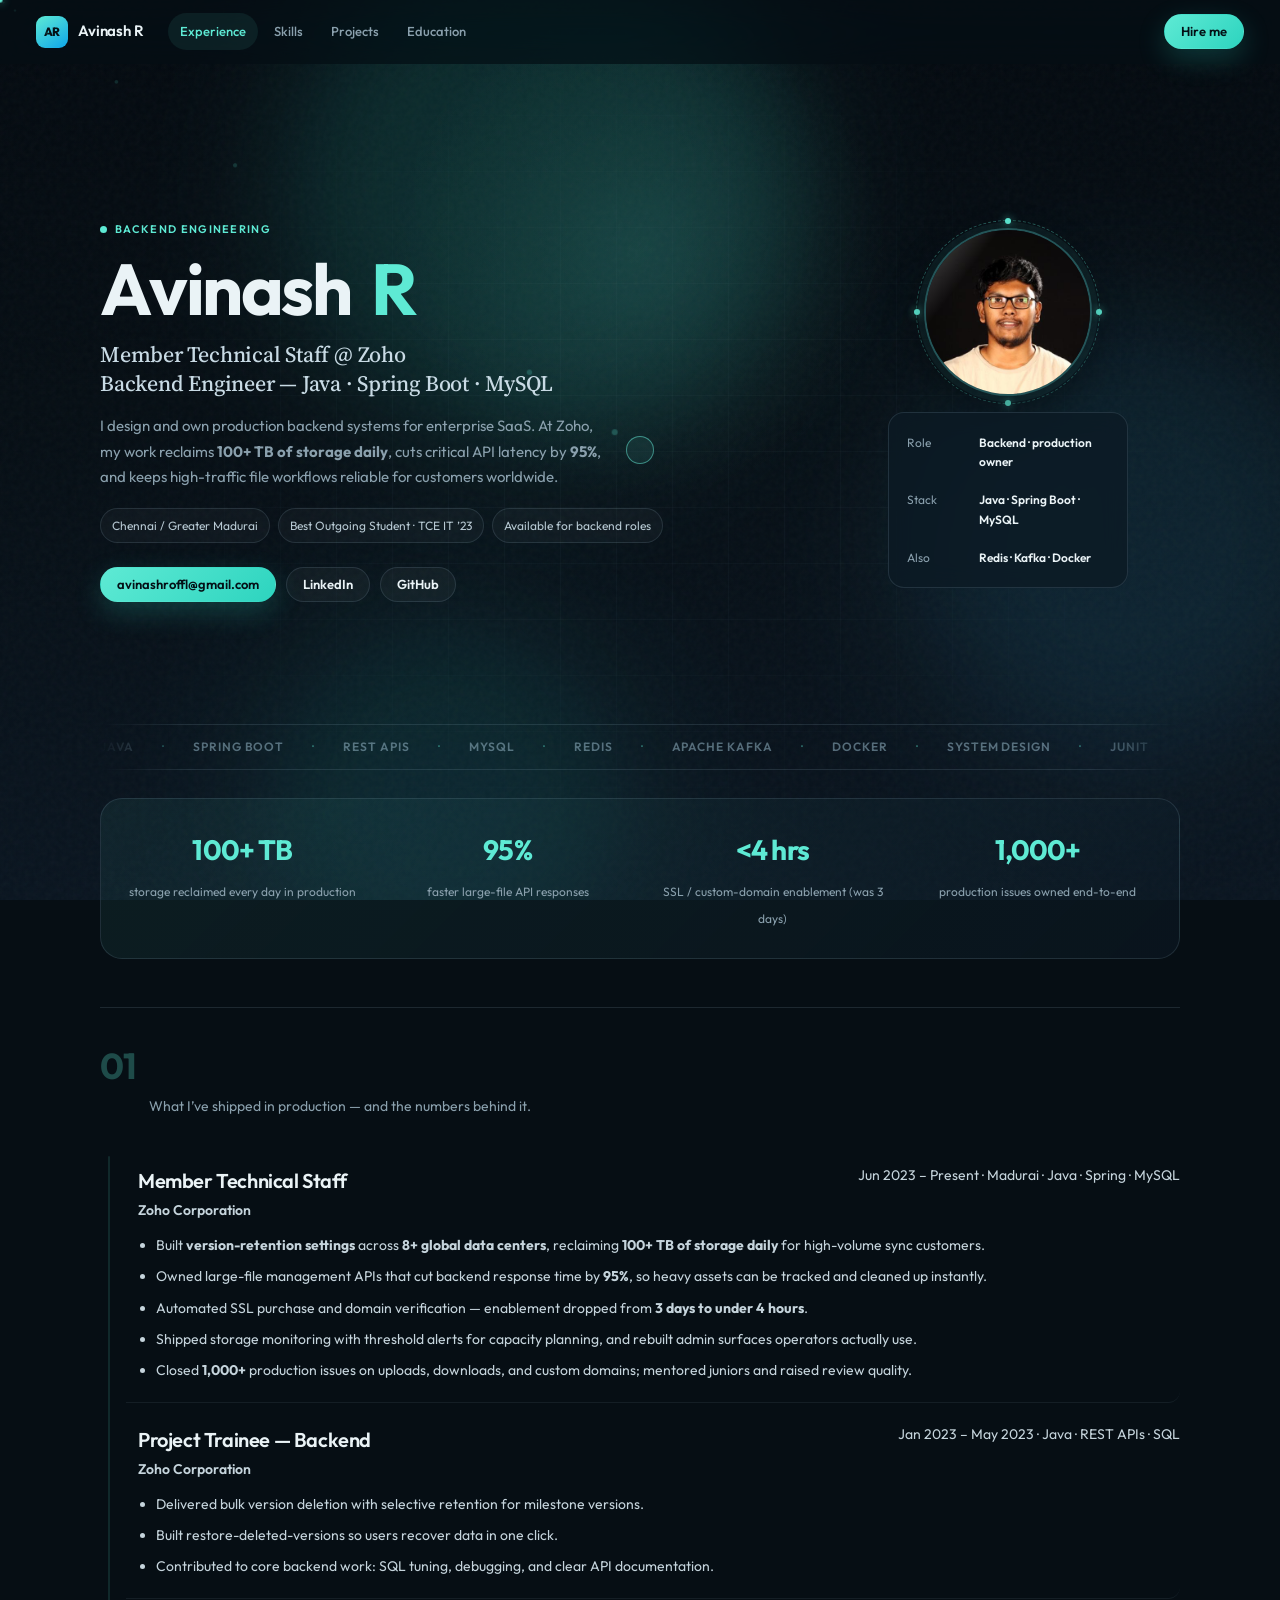
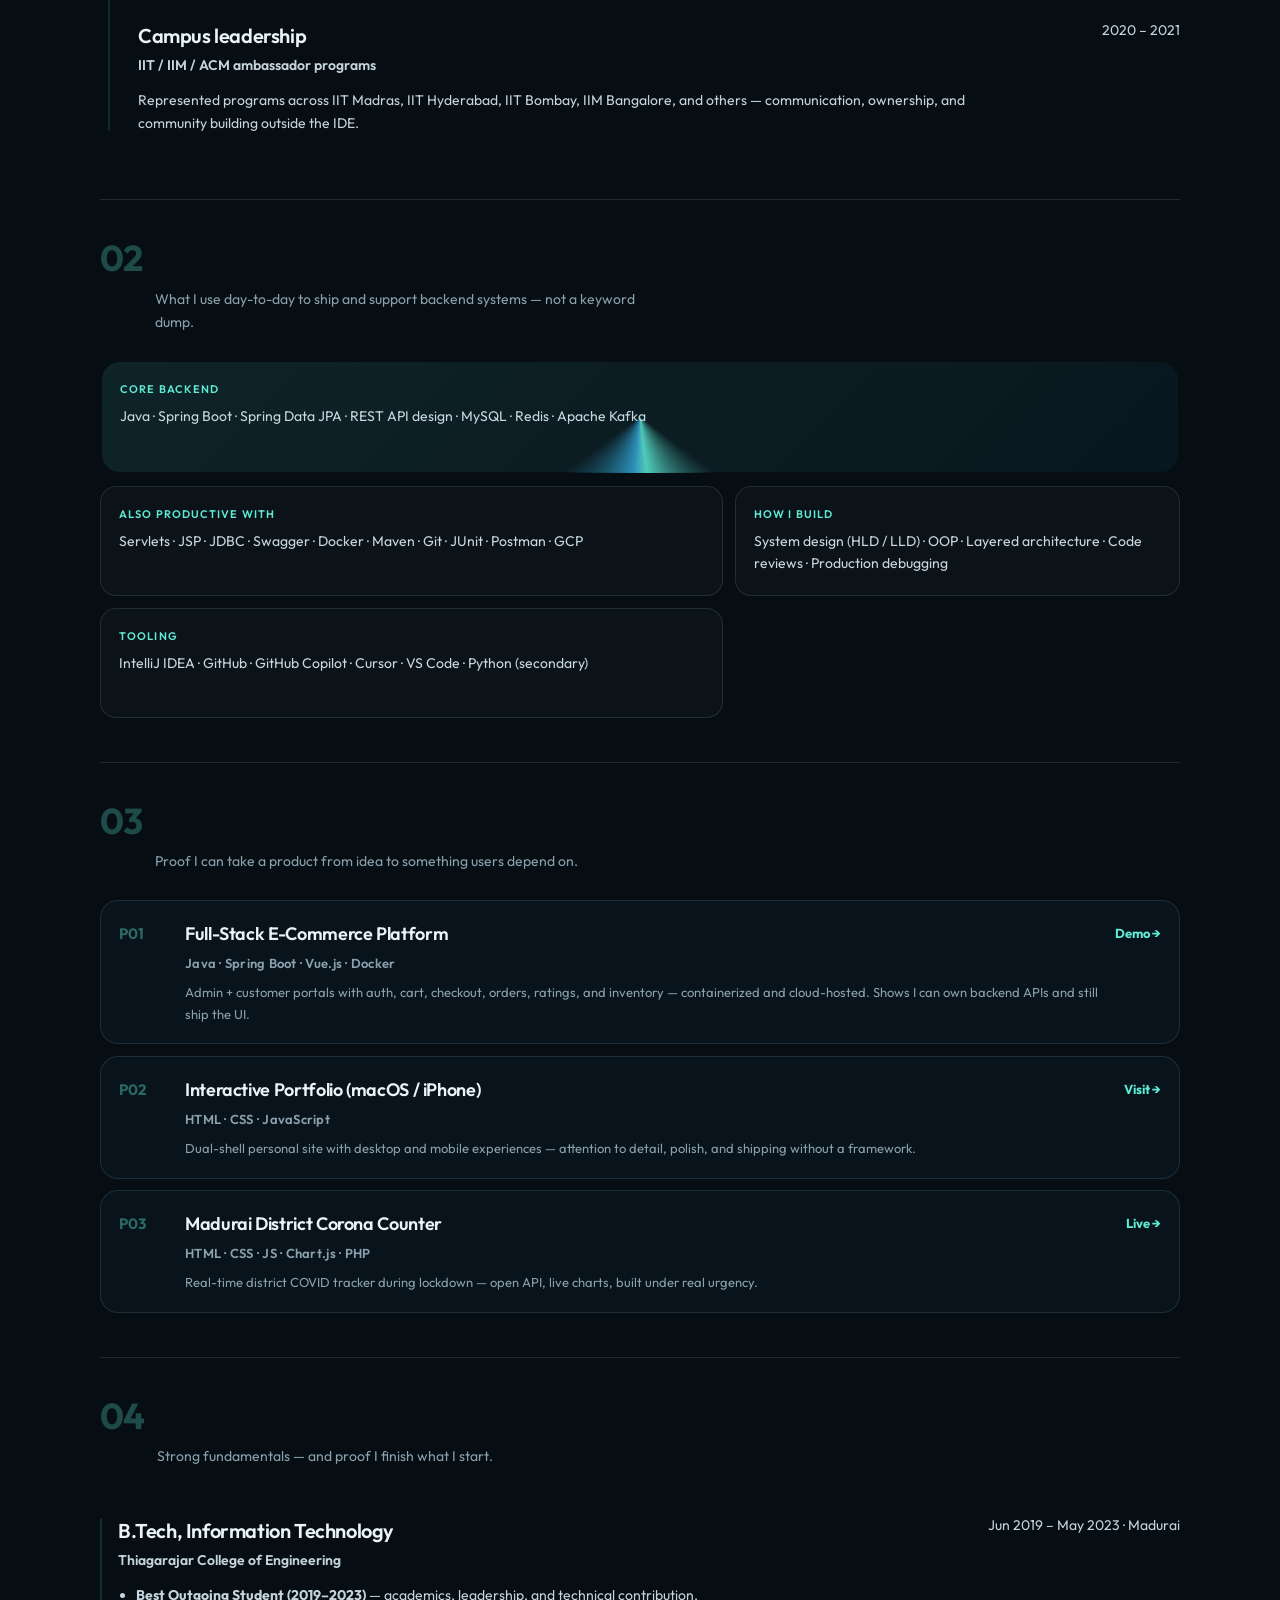
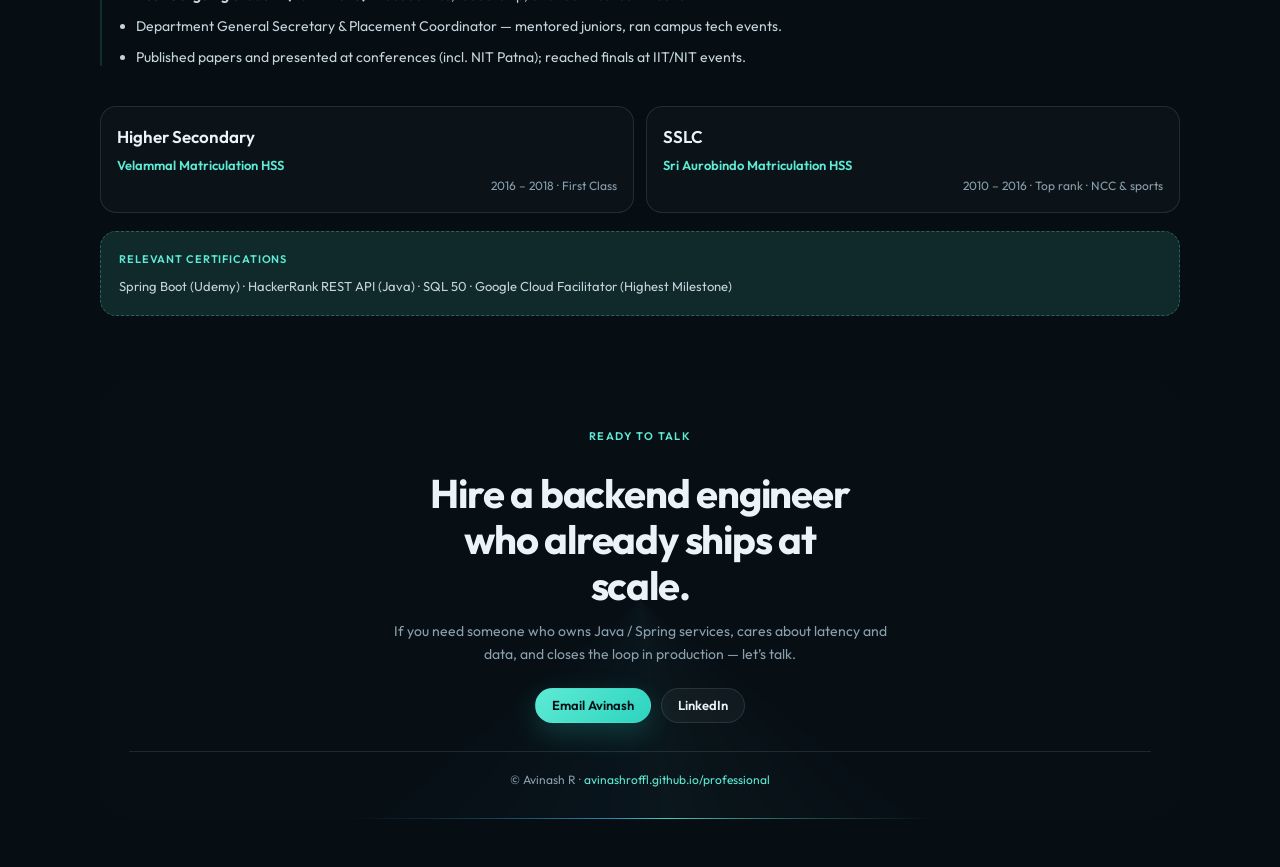
==== commit e7c03905: "Polish professional page for recruiters with honest skills and motion craft. Tighten copy around Zoh" ====
--- a/professional/index.html
+++ b/professional/index.html
@@ -3,12 +3,15 @@
   <head>
     <meta charset="utf-8" />
     <meta name="viewport" content="width=device-width, initial-scale=1, viewport-fit=cover" />
-    <title>Avinash R · Professional Resume</title>
+    <title>Avinash R · Backend Engineer</title>
     <meta
       name="description"
-      content="Professional resume of Avinash R — Member Technical Staff at Zoho, Backend Developer specializing in Java, Spring Boot, and scalable SaaS systems."
+      content="Avinash R — Member Technical Staff at Zoho. Backend engineer (Java, Spring Boot, MySQL, Redis, Kafka) shipping scalable SaaS systems with measurable production impact."
     />
     <meta name="theme-color" content="#071018" />
+    <link rel="icon" href="../favicon-32.png" type="image/png" sizes="32x32" />
+    <link rel="icon" href="../favicon.png" type="image/png" sizes="48x48" />
+    <link rel="apple-touch-icon" href="../apple-touch-icon.png" sizes="180x180" />
     <link rel="preconnect" href="https://fonts.googleapis.com" />
     <link rel="preconnect" href="https://fonts.gstatic.com" crossorigin />
     <link
@@ -17,11 +20,17 @@
     />
     <link rel="stylesheet" href="./styles.css" />
   </head>
-  <body>
+  <body class="is-booting">
+    <div class="boot-veil" id="boot-veil" aria-hidden="true"></div>
     <div class="progress" id="scroll-progress" aria-hidden="true"></div>
     <div class="cursor-glow" id="cursor-glow" aria-hidden="true"></div>
     <div class="cursor-dot" id="cursor-dot" aria-hidden="true"></div>
-    <div class="atmosphere" aria-hidden="true"></div>
+    <div class="cursor-trail" id="cursor-trail" aria-hidden="true"></div>
+    <div class="atmosphere" aria-hidden="true">
+      <span class="aurora aurora-a"></span>
+      <span class="aurora aurora-b"></span>
+      <span class="aurora aurora-c"></span>
+    </div>
     <div class="noise" aria-hidden="true"></div>
     <div class="grid-overlay" aria-hidden="true"></div>
 
@@ -38,7 +47,7 @@
         <a href="#contact" data-nav="contact" class="nav-contact">Contact</a>
       </nav>
       <div class="topbar-actions">
-        <a class="btn-primary magnetic" href="mailto:avinashroffl@gmail.com?subject=Opportunity%20with%20Avinash%20R">Hire me</a>
+        <a class="btn-primary magnetic ripple-btn" href="mailto:avinashroffl@gmail.com?subject=Opportunity%20with%20Avinash%20R">Hire me</a>
         <button type="button" class="nav-toggle" id="nav-toggle" aria-expanded="false" aria-controls="topnav" aria-label="Open menu">
           <span></span><span></span>
         </button>
@@ -50,34 +59,40 @@
         <div class="hero-copy">
           <p class="eyebrow reveal">
             <span class="eyebrow-pulse" aria-hidden="true"></span>
-            Professional resume · Backend engineering
-          </p>
-          <h1 class="hero-name reveal">
-            Avinash<span class="hero-name-accent"> R</span>
+            Backend engineering
+          </p>
+          <h1 class="hero-name reveal" id="hero-name" data-text="Avinash R" aria-label="Avinash R">
+            <span class="hero-name-inner">Avinash<span class="hero-name-accent"> R</span></span>
           </h1>
           <p class="hero-role reveal">
             Member Technical Staff @ Zoho<br />
-            Backend Developer — Java &amp; Spring Boot
+            Backend Engineer — Java · Spring Boot · MySQL
           </p>
           <p class="hero-lede reveal">
-            3+ years designing high-performance REST APIs, distributed systems, and
-            event-driven backends for enterprise SaaS — from architecture through
-            production ownership.
+            I design and own production backend systems for enterprise SaaS.
+            At Zoho, my work reclaims <strong>100+ TB of storage daily</strong>, cuts critical
+            API latency by <strong>95%</strong>, and keeps high-traffic file workflows reliable
+            for customers worldwide.
           </p>
           <div class="hero-meta reveal">
             <span>Chennai / Greater Madurai</span>
             <span>Best Outgoing Student · TCE IT ’23</span>
-            <span>Open to opportunities</span>
+            <span>Available for backend roles</span>
           </div>
           <div class="hero-cta reveal">
-            <a class="btn-primary magnetic" href="mailto:avinashroffl@gmail.com">avinashroffl@gmail.com</a>
+            <a class="btn-primary magnetic ripple-btn" href="mailto:avinashroffl@gmail.com">avinashroffl@gmail.com</a>
             <a class="btn-secondary magnetic" href="https://www.linkedin.com/in/avinashrofficial/" target="_blank" rel="noreferrer">LinkedIn</a>
             <a class="btn-secondary magnetic" href="https://github.com/avinashroffl" target="_blank" rel="noreferrer">GitHub</a>
           </div>
         </div>
         <aside class="hero-aside reveal">
           <div class="portrait-wrap">
-            <div class="portrait-ring" aria-hidden="true"></div>
+            <div class="portrait-ring" aria-hidden="true">
+              <span class="orbit-node" style="--i: 0"></span>
+              <span class="orbit-node" style="--i: 1"></span>
+              <span class="orbit-node" style="--i: 2"></span>
+              <span class="orbit-node" style="--i: 3"></span>
+            </div>
             <div class="portrait-frame" id="portrait">
               <img src="../profile.jpeg" alt="Portrait of Avinash R" width="200" height="200" />
               <div class="portrait-shine" aria-hidden="true"></div>
@@ -85,16 +100,16 @@
           </div>
           <dl class="signal-list">
             <div>
-              <dt>Focus</dt>
-              <dd>Scalable backend · SaaS</dd>
+              <dt>Role</dt>
+              <dd>Backend · production owner</dd>
             </div>
             <div>
               <dt>Stack</dt>
-              <dd>Java · Spring · Kafka · Redis</dd>
+              <dd>Java · Spring Boot · MySQL</dd>
             </div>
             <div>
-              <dt>Education</dt>
-              <dd>B.Tech IT · TCE</dd>
+              <dt>Also</dt>
+              <dd>Redis · Kafka · Docker</dd>
             </div>
           </dl>
         </aside>
@@ -102,119 +117,115 @@
 
       <div class="marquee reveal" aria-hidden="true">
         <div class="marquee-track">
-          <span>Java</span><span>Spring Boot</span><span>Kafka</span><span>Redis</span><span>MySQL</span><span>System Design</span><span>Generative AI</span><span>GitHub Copilot</span><span>GCP</span><span>Docker</span>
-          <span>Java</span><span>Spring Boot</span><span>Kafka</span><span>Redis</span><span>MySQL</span><span>System Design</span><span>Generative AI</span><span>GitHub Copilot</span><span>GCP</span><span>Docker</span>
+          <span>Java</span><span>Spring Boot</span><span>REST APIs</span><span>MySQL</span><span>Redis</span><span>Apache Kafka</span><span>Docker</span><span>System Design</span><span>JUnit</span><span>Git</span>
+          <span>Java</span><span>Spring Boot</span><span>REST APIs</span><span>MySQL</span><span>Redis</span><span>Apache Kafka</span><span>Docker</span><span>System Design</span><span>JUnit</span><span>Git</span>
         </div>
       </div>
 
       <section class="impact reveal" aria-label="Impact highlights">
         <div class="impact-item interactive-tile" data-tilt>
           <strong data-count="100" data-suffix="+ TB">0+ TB</strong>
-          <span>storage optimized daily at scale</span>
+          <span>storage reclaimed every day in production</span>
         </div>
         <div class="impact-item interactive-tile" data-tilt>
           <strong data-count="95" data-suffix="%">0%</strong>
-          <span>faster critical API responses</span>
+          <span>faster large-file API responses</span>
         </div>
         <div class="impact-item interactive-tile" data-tilt>
           <strong>&lt;4 hrs</strong>
-          <span>from 3-day SSL / domain enablement</span>
+          <span>SSL / custom-domain enablement (was 3 days)</span>
         </div>
         <div class="impact-item interactive-tile" data-tilt>
           <strong data-count="1000" data-suffix="+">0+</strong>
-          <span>production issues resolved</span>
+          <span>production issues owned end-to-end</span>
         </div>
       </section>
 
       <section class="section" id="experience">
         <div class="section-head reveal">
           <p class="section-index">01</p>
-          <h2>Experience</h2>
-          <p class="section-lede">Ownership across backend platforms, product settings, and mentoring.</p>
-        </div>
-
-        <article class="role reveal">
-          <header class="role-head">
-            <div>
-              <h3>Member Technical Staff</h3>
-              <p class="role-org">Zoho Corporation</p>
-            </div>
-            <p class="role-meta">Jun 2023 – Present · Madurai · Java, REST, MySQL</p>
-          </header>
-          <ul>
-            <li>Designed version-retention settings across <strong>8+ global data centers</strong>, reclaiming <strong>100+ TB of storage daily</strong> for high-volume sync customers.</li>
-            <li>Built large-file management APIs that cut backend response time by <strong>95%</strong>, enabling instant tracking and cleanup of heavy assets.</li>
-            <li>Automated SSL purchase and domain verification, shrinking enablement from <strong>3 days to under 4 hours</strong>.</li>
-            <li>Shipped storage monitoring and threshold alerts for proactive capacity planning; rebuilt admin surfaces for clearer operations.</li>
-            <li>Resolved <strong>1,000+</strong> support tickets on uploads, downloads, and custom domains; mentored juniors and raised review standards.</li>
-          </ul>
-        </article>
-
-        <article class="role reveal">
-          <header class="role-head">
-            <div>
-              <h3>Project Trainee — Backend</h3>
-              <p class="role-org">Zoho Corporation</p>
-            </div>
-            <p class="role-meta">Jan 2023 – May 2023 · Java, APIs, performance</p>
-          </header>
-          <ul>
-            <li>Delivered bulk version deletion with selective retention for milestone versions.</li>
-            <li>Built restore-deleted-versions recovery for one-click data resilience.</li>
-            <li>Contributed to core backend work, SQL optimization, debugging, and API documentation.</li>
-          </ul>
-        </article>
-
-        <article class="role reveal">
-          <header class="role-head">
-            <div>
-              <h3>Campus leadership &amp; ambassador roles</h3>
-              <p class="role-org">IITs, IIMs, ACM, Techfest &amp; more</p>
-            </div>
-            <p class="role-meta">2020 – 2021</p>
-          </header>
-          <p>
-            Campus Ambassador / Representative for E-Cell IIT Madras, ELAN &amp; ηvision
-            (IIT Hyderabad), Techfest IIT Bombay, ACM IIT (ISM) Dhanbad, IEEE IIIT-Delhi,
-            EXIMIUS IIM Bangalore, E-Cell IIT Kanpur, and International MUN.
-          </p>
-        </article>
+          <h2 class="mask-title">Experience</h2>
+          <p class="section-lede">What I’ve shipped in production — and the numbers behind it.</p>
+        </div>
+
+        <div class="experience-rail" id="experience-rail" style="--rail: 0">
+          <div class="experience-rail-track" aria-hidden="true">
+            <div class="experience-rail-fill"></div>
+          </div>
+          <div class="experience-rail-body">
+            <article class="role reveal">
+              <header class="role-head">
+                <div>
+                  <h3>Member Technical Staff</h3>
+                  <p class="role-org">Zoho Corporation</p>
+                </div>
+                <p class="role-meta">Jun 2023 – Present · Madurai · Java · Spring · MySQL</p>
+              </header>
+              <ul>
+                <li>Built <strong>version-retention settings</strong> across <strong>8+ global data centers</strong>, reclaiming <strong>100+ TB of storage daily</strong> for high-volume sync customers.</li>
+                <li>Owned large-file management APIs that cut backend response time by <strong>95%</strong>, so heavy assets can be tracked and cleaned up instantly.</li>
+                <li>Automated SSL purchase and domain verification — enablement dropped from <strong>3 days to under 4 hours</strong>.</li>
+                <li>Shipped storage monitoring with threshold alerts for capacity planning, and rebuilt admin surfaces operators actually use.</li>
+                <li>Closed <strong>1,000+</strong> production issues on uploads, downloads, and custom domains; mentored juniors and raised review quality.</li>
+              </ul>
+            </article>
+
+            <article class="role reveal">
+              <header class="role-head">
+                <div>
+                  <h3>Project Trainee — Backend</h3>
+                  <p class="role-org">Zoho Corporation</p>
+                </div>
+                <p class="role-meta">Jan 2023 – May 2023 · Java · REST APIs · SQL</p>
+              </header>
+              <ul>
+                <li>Delivered bulk version deletion with selective retention for milestone versions.</li>
+                <li>Built restore-deleted-versions so users recover data in one click.</li>
+                <li>Contributed to core backend work: SQL tuning, debugging, and clear API documentation.</li>
+              </ul>
+            </article>
+
+            <article class="role reveal">
+              <header class="role-head">
+                <div>
+                  <h3>Campus leadership</h3>
+                  <p class="role-org">IIT / IIM / ACM ambassador programs</p>
+                </div>
+                <p class="role-meta">2020 – 2021</p>
+              </header>
+              <p>
+                Represented programs across IIT Madras, IIT Hyderabad, IIT Bombay, IIM Bangalore,
+                and others — communication, ownership, and community building outside the IDE.
+              </p>
+            </article>
+          </div>
+        </div>
       </section>
 
       <section class="section" id="skills">
         <div class="section-head reveal">
           <p class="section-index">02</p>
-          <h2>Skills</h2>
-          <p class="section-lede">Tools and practices used to ship reliable backend systems.</p>
-        </div>
-        <div class="skills-board">
+          <h2 class="mask-title">Skills</h2>
+          <p class="section-lede">What I use day-to-day to ship and support backend systems — not a keyword dump.</p>
+        </div>
+        <div class="skills-board skills-board--tight">
+          <div class="skill-block interactive-tile skill-block--accent beam-border" data-tilt>
+            <div class="beam-border-inner">
+              <h3>Core backend</h3>
+              <p>Java · Spring Boot · Spring Data JPA · REST API design · MySQL · Redis · Apache Kafka</p>
+            </div>
+          </div>
           <div class="skill-block interactive-tile" data-tilt>
-            <h3>Languages</h3>
-            <p>Java · Python</p>
+            <h3>Also productive with</h3>
+            <p>Servlets · JSP · JDBC · Swagger · Docker · Maven · Git · JUnit · Postman · GCP</p>
           </div>
           <div class="skill-block interactive-tile" data-tilt>
-            <h3>Frameworks</h3>
-            <p>Spring Boot · Spring Data JPA · Servlets · JSP · JDBC · Katharsis · Swagger · Protocol Buffers</p>
-          </div>
-          <div class="skill-block interactive-tile" data-tilt>
-            <h3>Data &amp; messaging</h3>
-            <p>MySQL · Redis · Apache Kafka</p>
-          </div>
-          <div class="skill-block interactive-tile" data-tilt>
-            <h3>Cloud &amp; DevOps</h3>
-            <p>Google Cloud Platform · Docker · Maven · Git</p>
-          </div>
-          <div class="skill-block interactive-tile" data-tilt>
-            <h3>Architecture</h3>
-            <p>System Design (HLD / LLD) · REST API Design · OOP · Layered Architecture · SDLC · Code Reviews</p>
-          </div>
-          <div class="skill-block interactive-tile skill-block--accent" data-tilt>
-            <h3>Generative AI</h3>
-            <p>GitHub Copilot · Cursor · Prompt engineering · AI-assisted development &amp; code review</p>
+            <h3>How I build</h3>
+            <p>System design (HLD / LLD) · OOP · Layered architecture · Code reviews · Production debugging</p>
           </div>
           <div class="skill-block interactive-tile" data-tilt>
             <h3>Tooling</h3>
-            <p>JUnit · Postman · IntelliJ IDEA · VS Code · GitHub</p>
+            <p>IntelliJ IDEA · GitHub · GitHub Copilot · Cursor · VS Code · Python (secondary)</p>
           </div>
         </div>
       </section>
@@ -222,8 +233,8 @@
       <section class="section" id="projects">
         <div class="section-head reveal">
           <p class="section-index">03</p>
-          <h2>Projects</h2>
-          <p class="section-lede">Selected builds that show full-stack range and product sense.</p>
+          <h2 class="mask-title">Projects</h2>
+          <p class="section-lede">Proof I can take a product from idea to something users depend on.</p>
         </div>
 
         <div class="project-list">
@@ -231,10 +242,10 @@
             <div class="project-index">P01</div>
             <div class="project-body">
               <h3>Full-Stack E-Commerce Platform</h3>
-              <p class="project-stack">Java · Spring Boot · Vue.js · Docker · Cloud Hosting</p>
+              <p class="project-stack">Java · Spring Boot · Vue.js · Docker</p>
               <p>
-                Scalable Admin and Customer portals with auth, cart, checkout, order history,
-                ratings, inventory, and live stock visibility — containerized and cloud-hosted.
+                Admin + customer portals with auth, cart, checkout, orders, ratings, and inventory —
+                containerized and cloud-hosted. Shows I can own backend APIs and still ship the UI.
               </p>
             </div>
             <a class="project-link" href="https://youtube.com/watch?v=qt3w1hJhvSU" target="_blank" rel="noreferrer">Demo →</a>
@@ -244,10 +255,10 @@
             <div class="project-index">P02</div>
             <div class="project-body">
               <h3>Interactive Portfolio (macOS / iPhone)</h3>
-              <p class="project-stack">HTML · CSS · Vanilla JavaScript</p>
+              <p class="project-stack">HTML · CSS · JavaScript</p>
               <p>
-                Dual-shell personal site with Finder desktop, Terminal, Spotlight, Launchpad,
-                and an iPhone home experience — static on GitHub Pages.
+                Dual-shell personal site with desktop and mobile experiences — attention to detail,
+                polish, and shipping without a framework.
               </p>
             </div>
             <a class="project-link" href="../">Visit →</a>
@@ -259,8 +270,8 @@
               <h3>Madurai District Corona Counter</h3>
               <p class="project-stack">HTML · CSS · JS · Chart.js · PHP</p>
               <p>
-                Real-time COVID-19 district tracker during lockdown using an open API with
-                live charts and statistics.
+                Real-time district COVID tracker during lockdown — open API, live charts, built
+                under real urgency.
               </p>
             </div>
             <a class="project-link" href="https://coronatrackermadurai.000webhostapp.com/" target="_blank" rel="noreferrer">Live →</a>
@@ -271,8 +282,8 @@
       <section class="section" id="education">
         <div class="section-head reveal">
           <p class="section-index">04</p>
-          <h2>Education &amp; credentials</h2>
-          <p class="section-lede">Academics, leadership, and continuous learning.</p>
+          <h2 class="mask-title">Education &amp; credentials</h2>
+          <p class="section-lede">Strong fundamentals — and proof I finish what I start.</p>
         </div>
 
         <article class="role reveal">
@@ -284,9 +295,9 @@
             <p class="role-meta">Jun 2019 – May 2023 · Madurai</p>
           </header>
           <ul>
-            <li>Awarded <strong>Best Outgoing Student (2019–2023)</strong> for academics, leadership, technical contributions, and community service.</li>
-            <li>Department General Secretary and Placement Coordinator — mentored juniors and organized campus tech fests.</li>
-            <li>Published papers, presented at international conferences (incl. NIT Patna), and reached finals at IIT/NIT events.</li>
+            <li><strong>Best Outgoing Student (2019–2023)</strong> — academics, leadership, and technical contribution.</li>
+            <li>Department General Secretary &amp; Placement Coordinator — mentored juniors, ran campus tech events.</li>
+            <li>Published papers and presented at conferences (incl. NIT Patna); reached finals at IIT/NIT events.</li>
           </ul>
         </article>
 
@@ -304,32 +315,32 @@
         </div>
 
         <div class="certs reveal">
-          <h3>Certifications</h3>
+          <h3>Relevant certifications</h3>
           <p>
-            Spring Boot (Udemy) · SQL 50 · HackerRank REST API (Java) · Google Cloud Facilitator
-            (Highest Milestone) · Google Networking · Industrial IoT on GCP · Stanford Machine
-            Learning · IBM Data Science · Coursera Android &amp; Cybersecurity · Udemy Frontend
-            &amp; Python · MATLAB Onramp
-          </p>
-        </div>
-      </section>
-
-      <section class="closeout reveal" id="contact">
-        <p class="eyebrow">Next conversation</p>
-        <h2>Let’s build something that scales.</h2>
-        <p>
-          Open to roles where backend ownership, system design, and product impact matter.
-        </p>
-        <div class="hero-cta">
-          <a class="btn-primary magnetic" href="mailto:avinashroffl@gmail.com?subject=Hello%20Avinash">Email Avinash</a>
-          <a class="btn-secondary magnetic" href="https://www.linkedin.com/in/avinashrofficial/" target="_blank" rel="noreferrer">LinkedIn</a>
+            Spring Boot (Udemy) · HackerRank REST API (Java) · SQL 50 · Google Cloud Facilitator
+            (Highest Milestone)
+          </p>
+        </div>
+      </section>
+
+      <section class="closeout reveal beam-border" id="contact">
+        <div class="beam-border-inner closeout-inner">
+          <p class="eyebrow">Ready to talk</p>
+          <h2>Hire a backend engineer who already ships at scale.</h2>
+          <p class="closeout-lede">
+            If you need someone who owns Java / Spring services, cares about latency and data,
+            and closes the loop in production — let’s talk.
+          </p>
+          <div class="hero-cta">
+            <a class="btn-primary magnetic ripple-btn" href="mailto:avinashroffl@gmail.com?subject=Opportunity%20for%20Avinash%20R">Email Avinash</a>
+            <a class="btn-secondary magnetic" href="https://www.linkedin.com/in/avinashrofficial/" target="_blank" rel="noreferrer">LinkedIn</a>
+          </div>
+          <p class="closeout-footer">
+            © Avinash R · <a href="https://avinashroffl.github.io/professional/">avinashroffl.github.io/professional</a>
+          </p>
         </div>
       </section>
     </main>
-
-    <footer class="site-footer">
-      <p>© Avinash R · <a href="https://avinashroffl.github.io/professional/">avinashroffl.github.io/professional</a></p>
-    </footer>
 
     <script src="./script.js"></script>
   </body>
--- a/professional/styles.css
+++ b/professional/styles.css
@@ -15,8 +15,10 @@
   --max: 1080px;
   --mx: 50%;
   --my: 28%;
+  --rail: 0;
   --topbar-h: 64px;
   --ease-out: cubic-bezier(0.22, 1, 0.36, 1);
+  --boot-duration: 0.85s;
 }
 
 *,
@@ -47,6 +49,26 @@
 body.has-custom-cursor a,
 body.has-custom-cursor button {
   cursor: none;
+}
+
+body.is-booting {
+  overflow: hidden;
+}
+
+/* —— Boot veil —— */
+.boot-veil {
+  position: fixed;
+  inset: 0;
+  z-index: 2000;
+  background: #02060a;
+  pointer-events: none;
+  transform-origin: top;
+  transition: transform var(--boot-duration) var(--ease-out), opacity 0.4s ease;
+}
+
+body:not(.is-booting) .boot-veil {
+  transform: scaleY(0);
+  opacity: 0;
 }
 
 a {
@@ -115,17 +137,85 @@
   border-color: rgba(94, 234, 212, 0.8);
 }
 
-/* —— Atmosphere —— */
+.cursor-trail {
+  display: none;
+  position: fixed;
+  inset: 0;
+  z-index: 999;
+  pointer-events: none;
+}
+
+body.has-custom-cursor .cursor-trail {
+  display: block;
+}
+
+.trail-dot {
+  position: absolute;
+  top: 0;
+  left: 0;
+  width: 6px;
+  height: 6px;
+  margin: -3px 0 0 -3px;
+  border-radius: 50%;
+  background: rgba(94, 234, 212, 0.45);
+  opacity: 0;
+  will-change: transform, opacity;
+}
+
+/* —— Atmosphere + aurora —— */
 .atmosphere {
   position: fixed;
   inset: 0;
   z-index: -3;
+  overflow: hidden;
   background:
-    radial-gradient(620px circle at var(--mx) var(--my), rgba(94, 234, 212, 0.15), transparent 40%),
-    radial-gradient(ellipse 70% 45% at 8% -8%, rgba(45, 212, 191, 0.16), transparent 55%),
-    radial-gradient(ellipse 55% 40% at 92% 8%, rgba(56, 189, 248, 0.1), transparent 50%),
-    radial-gradient(ellipse 50% 55% at 75% 95%, rgba(15, 118, 110, 0.18), transparent 55%),
+    radial-gradient(620px circle at var(--mx) var(--my), rgba(94, 234, 212, 0.12), transparent 40%),
     linear-gradient(180deg, #040a10 0%, #060e14 45%, #0a1520 100%);
+}
+
+.aurora {
+  position: absolute;
+  border-radius: 50%;
+  filter: blur(60px);
+  opacity: 0.55;
+  will-change: transform;
+  mix-blend-mode: screen;
+}
+
+.aurora-a {
+  width: min(55vw, 520px);
+  height: min(55vw, 520px);
+  top: -8%;
+  left: calc(var(--mx) - 28%);
+  background: rgba(45, 212, 191, 0.28);
+  animation: auroraDrift 18s ease-in-out infinite;
+}
+
+.aurora-b {
+  width: min(48vw, 440px);
+  height: min(48vw, 440px);
+  top: 35%;
+  right: -5%;
+  left: auto;
+  background: rgba(56, 189, 248, 0.18);
+  animation: auroraDrift 22s ease-in-out infinite reverse;
+  animation-delay: -4s;
+}
+
+.aurora-c {
+  width: min(42vw, 380px);
+  height: min(42vw, 380px);
+  bottom: -10%;
+  left: calc(var(--mx) * 0.4);
+  background: rgba(15, 118, 110, 0.32);
+  animation: auroraDrift 26s ease-in-out infinite;
+  animation-delay: -9s;
+}
+
+@keyframes auroraDrift {
+  0%, 100% { transform: translate3d(0, 0, 0) scale(1); }
+  33% { transform: translate3d(4%, -3%, 0) scale(1.08); }
+  66% { transform: translate3d(-3%, 4%, 0) scale(0.94); }
 }
 
 .noise {
@@ -327,7 +417,7 @@
 main {
   width: min(var(--max), calc(100% - 28px));
   margin: 0 auto;
-  padding: 12px 0 72px;
+  padding: 12px 0 8px;
 }
 
 /* —— Hero —— */
@@ -374,7 +464,31 @@
   letter-spacing: -0.035em;
   font-weight: 700;
   margin-bottom: 14px;
-  max-width: 10ch;
+  max-width: 12ch;
+}
+
+.hero-name.is-letterized .hero-name-inner {
+  display: none;
+}
+
+.hero-name .letter {
+  display: inline-block;
+  opacity: 0;
+  transform: translateY(0.55em);
+  transition: opacity 0.55s var(--ease-out), transform 0.55s var(--ease-out);
+}
+
+.hero-name.is-ready .letter {
+  opacity: 1;
+  transform: none;
+}
+
+.hero-name .letter.is-space {
+  width: 0.28em;
+}
+
+.hero-name .letter.is-accent {
+  color: var(--accent);
 }
 
 .hero-name-accent {
@@ -453,18 +567,19 @@
   pointer-events: none;
 }
 
-.portrait-ring::before {
-  content: "";
+.orbit-node {
   position: absolute;
-  top: -3px;
-  left: 50%;
-  width: 7px;
-  height: 7px;
+  width: 6px;
+  height: 6px;
   border-radius: 50%;
   background: var(--accent);
-  box-shadow: 0 0 10px rgba(94, 234, 212, 0.8);
-  transform: translateX(-50%);
-}
+  box-shadow: 0 0 8px rgba(94, 234, 212, 0.7);
+}
+
+.orbit-node:nth-child(1) { top: -3px; left: calc(50% - 3px); }
+.orbit-node:nth-child(2) { top: calc(50% - 3px); right: -3px; }
+.orbit-node:nth-child(3) { bottom: -3px; left: calc(50% - 3px); }
+.orbit-node:nth-child(4) { top: calc(50% - 3px); left: -3px; }
 
 @keyframes spin {
   to { transform: rotate(360deg); }
@@ -672,11 +787,58 @@
   transform: translateY(-2px);
 }
 
-.section-head h2 {
+.section-head h2,
+.mask-title {
   font-family: var(--font-display);
   font-size: clamp(26px, 3.8vw, 36px);
   letter-spacing: -0.03em;
   font-weight: 700;
+}
+
+.mask-title {
+  display: inline-block;
+  clip-path: inset(0 100% 0 0);
+  transition: clip-path 0.9s var(--ease-out);
+}
+
+.mask-title.is-shown {
+  clip-path: inset(0 0 0 0);
+}
+
+/* Experience rail */
+.experience-rail {
+  --rail: 0;
+  position: relative;
+  display: grid;
+  grid-template-columns: 18px 1fr;
+  gap: 8px;
+}
+
+.experience-rail-track {
+  position: relative;
+  width: 2px;
+  margin: 12px auto 24px;
+  border-radius: 2px;
+  background: rgba(94, 234, 212, 0.12);
+  overflow: hidden;
+}
+
+.experience-rail-fill {
+  position: absolute;
+  inset: 0;
+  background: linear-gradient(180deg, var(--accent), var(--sky));
+  transform: scaleY(var(--rail));
+  transform-origin: top;
+  border-radius: inherit;
+  transition: transform 0.08s linear;
+}
+
+.experience-rail-body .role {
+  padding-left: 12px;
+}
+
+.experience-rail-body .role::before {
+  display: none;
 }
 
 .section-lede {
@@ -782,6 +944,14 @@
   gap: 12px;
 }
 
+.skills-board--tight {
+  grid-template-columns: 1.4fr 1fr;
+}
+
+.skills-board--tight .skill-block--accent {
+  grid-column: 1 / -1;
+}
+
 .skill-block {
   padding: 18px;
   border-radius: 16px;
@@ -813,8 +983,42 @@
 
 .skill-block--accent {
   grid-column: span 2;
+  background: transparent;
+  border-color: transparent;
+  padding: 0;
+  overflow: visible;
+}
+
+.skill-block--accent.beam-border {
+  min-height: 110px;
+  overflow: hidden;
+}
+
+.skill-block--accent .beam-border-inner {
+  padding: 18px;
+  min-height: 110px;
   background: linear-gradient(135deg, rgba(94, 234, 212, 0.1), rgba(56, 189, 248, 0.05));
-  border-color: rgba(94, 234, 212, 0.28);
+}
+
+.skill-block.beam-border:hover {
+  border-color: transparent;
+  box-shadow: none;
+}
+
+.skill-block.beam-border::before {
+  opacity: 1;
+  inset: -40%;
+  background: conic-gradient(
+    from var(--beam-angle, 0deg),
+    transparent 0%,
+    transparent 35%,
+    rgba(94, 234, 212, 0.85) 48%,
+    rgba(56, 189, 248, 0.7) 52%,
+    transparent 65%,
+    transparent 100%
+  );
+  animation: beamSpin 5.5s linear infinite;
+  transition: none;
 }
 
 .skill-block h3 {
@@ -984,19 +1188,25 @@
 
 .closeout {
   margin-top: 20px;
-  padding: clamp(32px, 6vw, 48px) clamp(18px, 4vw, 28px);
+  margin-bottom: 40px;
+  padding: 0;
   border-radius: 28px;
-  border: 1px solid var(--line);
+  border: none;
+  background: transparent;
+  text-align: center;
+  transition: transform 0.3s ease;
+}
+
+.closeout:hover {
+  transform: translateY(-2px);
+}
+
+.closeout-inner {
+  padding: clamp(28px, 5vw, 40px) clamp(18px, 4vw, 28px) clamp(22px, 4vw, 28px);
+  border-radius: 27px;
   background:
     radial-gradient(circle at var(--mx) var(--my), rgba(94, 234, 212, 0.16), transparent 40%),
     linear-gradient(160deg, rgba(14, 28, 40, 0.92), rgba(6, 14, 20, 0.96));
-  text-align: center;
-  transition: border-color 0.3s ease, transform 0.3s ease;
-}
-
-.closeout:hover {
-  border-color: rgba(94, 234, 212, 0.4);
-  transform: translateY(-2px);
 }
 
 .closeout h2 {
@@ -1004,33 +1214,38 @@
   font-size: clamp(26px, 5vw, 40px);
   letter-spacing: -0.03em;
   font-weight: 700;
-  margin: 10px 0 12px;
-}
-
-.closeout > p {
+  margin: 10px auto 12px;
+  max-width: 16ch;
+  line-height: 1.15;
+}
+
+.closeout-lede {
   color: var(--muted);
-  margin-bottom: 20px;
+  margin: 0 auto 22px;
   font-size: 14px;
+  max-width: 36em;
 }
 
 .closeout .hero-cta {
   justify-content: center;
-}
-
-.site-footer {
-  width: min(var(--max), calc(100% - 28px));
-  margin: 0 auto 36px;
+  margin-bottom: 0;
+}
+
+.closeout-footer {
+  margin-top: 28px;
+  padding-top: 18px;
+  border-top: 1px solid var(--line);
+  font-size: 12px;
   color: var(--muted);
-  font-size: 12px;
-}
-
-.site-footer a {
+}
+
+.closeout-footer a {
   color: var(--accent);
   transition: opacity 0.2s ease;
   word-break: break-all;
 }
 
-.site-footer a:hover {
+.closeout-footer a:hover {
   opacity: 0.8;
 }
 
@@ -1043,6 +1258,88 @@
 .reveal.is-visible {
   opacity: 1;
   transform: none;
+}
+
+/* —— Beam border —— */
+.beam-border {
+  position: relative;
+  isolation: isolate;
+  border-radius: 18px;
+  overflow: hidden;
+}
+
+.closeout.beam-border {
+  border-radius: 28px;
+  overflow: hidden;
+}
+
+.beam-border::before {
+  content: "";
+  position: absolute;
+  inset: -40%;
+  z-index: 0;
+  background: conic-gradient(
+    from var(--beam-angle, 0deg),
+    transparent 0%,
+    transparent 35%,
+    rgba(94, 234, 212, 0.85) 48%,
+    rgba(56, 189, 248, 0.7) 52%,
+    transparent 65%,
+    transparent 100%
+  );
+  animation: beamSpin 5.5s linear infinite;
+}
+
+.beam-border-inner {
+  position: relative;
+  z-index: 1;
+  margin: 1px;
+  border-radius: inherit;
+  background: rgba(8, 16, 22, 0.96);
+}
+
+.closeout .beam-border-inner {
+  margin: 1px;
+  border-radius: 27px;
+}
+
+@property --beam-angle {
+  syntax: "<angle>";
+  inherits: false;
+  initial-value: 0deg;
+}
+
+@keyframes beamSpin {
+  to { --beam-angle: 360deg; }
+}
+
+@supports not (background: conic-gradient(from var(--beam-angle), red, blue)) {
+  .beam-border::before {
+    animation: none;
+    background: linear-gradient(135deg, rgba(94, 234, 212, 0.5), transparent 40%, rgba(56, 189, 248, 0.35));
+  }
+}
+
+/* —— Ripple —— */
+.ripple-btn {
+  position: relative;
+  overflow: hidden;
+}
+
+.ripple {
+  position: absolute;
+  border-radius: 50%;
+  background: rgba(255, 255, 255, 0.35);
+  transform: scale(0);
+  animation: rippleOut 0.65s ease-out forwards;
+  pointer-events: none;
+}
+
+@keyframes rippleOut {
+  to {
+    transform: scale(2.6);
+    opacity: 0;
+  }
 }
 
 /* —— Tablet —— */
@@ -1076,10 +1373,12 @@
     grid-template-columns: 1fr 1fr;
   }
 
-  .skills-board {
+  .skills-board,
+  .skills-board--tight {
     grid-template-columns: 1fr 1fr;
   }
 
+  .skills-board--tight .skill-block--accent,
   .skill-block--accent {
     grid-column: span 2;
   }
@@ -1173,10 +1472,12 @@
 
   .impact,
   .skills-board,
+  .skills-board--tight,
   .edu-grid {
     grid-template-columns: 1fr;
   }
 
+  .skills-board--tight .skill-block--accent,
   .skill-block--accent {
     grid-column: span 1;
   }
@@ -1204,6 +1505,11 @@
 
   .role {
     padding-left: 14px;
+  }
+
+  .experience-rail {
+    grid-template-columns: 12px 1fr;
+    gap: 4px;
   }
 
   .btn-ghost {
@@ -1219,11 +1525,20 @@
   }
 
   .cursor-glow,
-  .cursor-dot {
+  .cursor-dot,
+  .cursor-trail {
     display: none !important;
   }
 
   .portrait-ring {
+    animation: none;
+  }
+
+  .aurora {
+    animation: none;
+  }
+
+  .beam-border::before {
     animation: none;
   }
 }
@@ -1236,8 +1551,10 @@
   .progress,
   .cursor-glow,
   .cursor-dot,
+  .cursor-trail,
+  .boot-veil,
   .marquee,
-  .site-footer {
+  .experience-rail-track {
     display: none !important;
   }
 
@@ -1249,6 +1566,7 @@
 
   .hero-name,
   .section-head h2,
+  .mask-title,
   .role-head h3,
   .project-body h3 {
     color: #111;
@@ -1267,9 +1585,16 @@
     padding: 0;
   }
 
-  .reveal {
+  .reveal,
+  .mask-title,
+  .hero-name .letter {
     opacity: 1 !important;
     transform: none !important;
+    clip-path: none !important;
+  }
+
+  .experience-rail {
+    grid-template-columns: 1fr;
   }
 }
 
@@ -1280,14 +1605,35 @@
     transition: none;
   }
 
+  .boot-veil {
+    display: none !important;
+  }
+
+  body.is-booting {
+    overflow: auto;
+  }
+
+  .mask-title {
+    clip-path: none;
+  }
+
+  .hero-name .letter {
+    opacity: 1;
+    transform: none;
+    transition: none;
+  }
+
   .cursor-glow,
   .cursor-dot,
+  .cursor-trail,
   .interactive-tile,
   .magnetic,
   .portrait-frame,
   .marquee-track,
   .eyebrow-pulse,
-  .portrait-ring {
+  .portrait-ring,
+  .aurora,
+  .beam-border::before {
     animation: none !important;
     transition: none !important;
   }
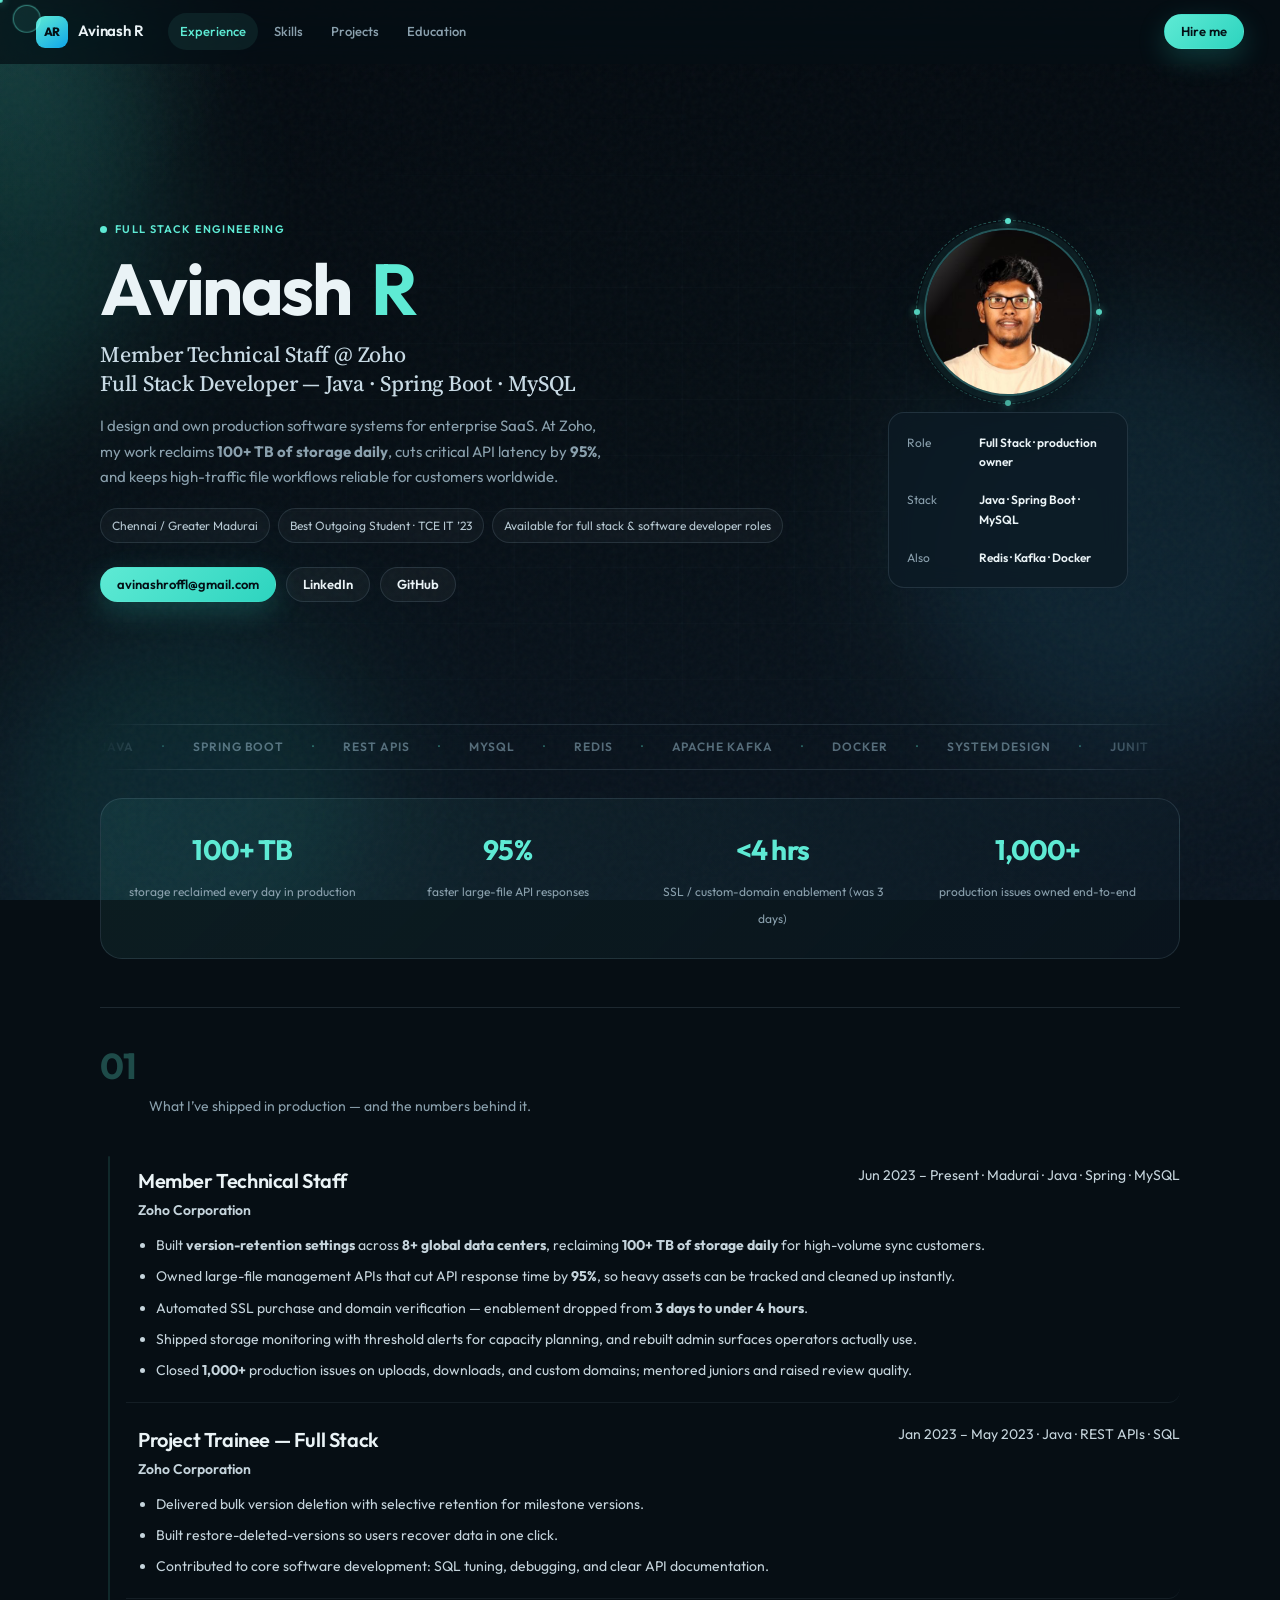
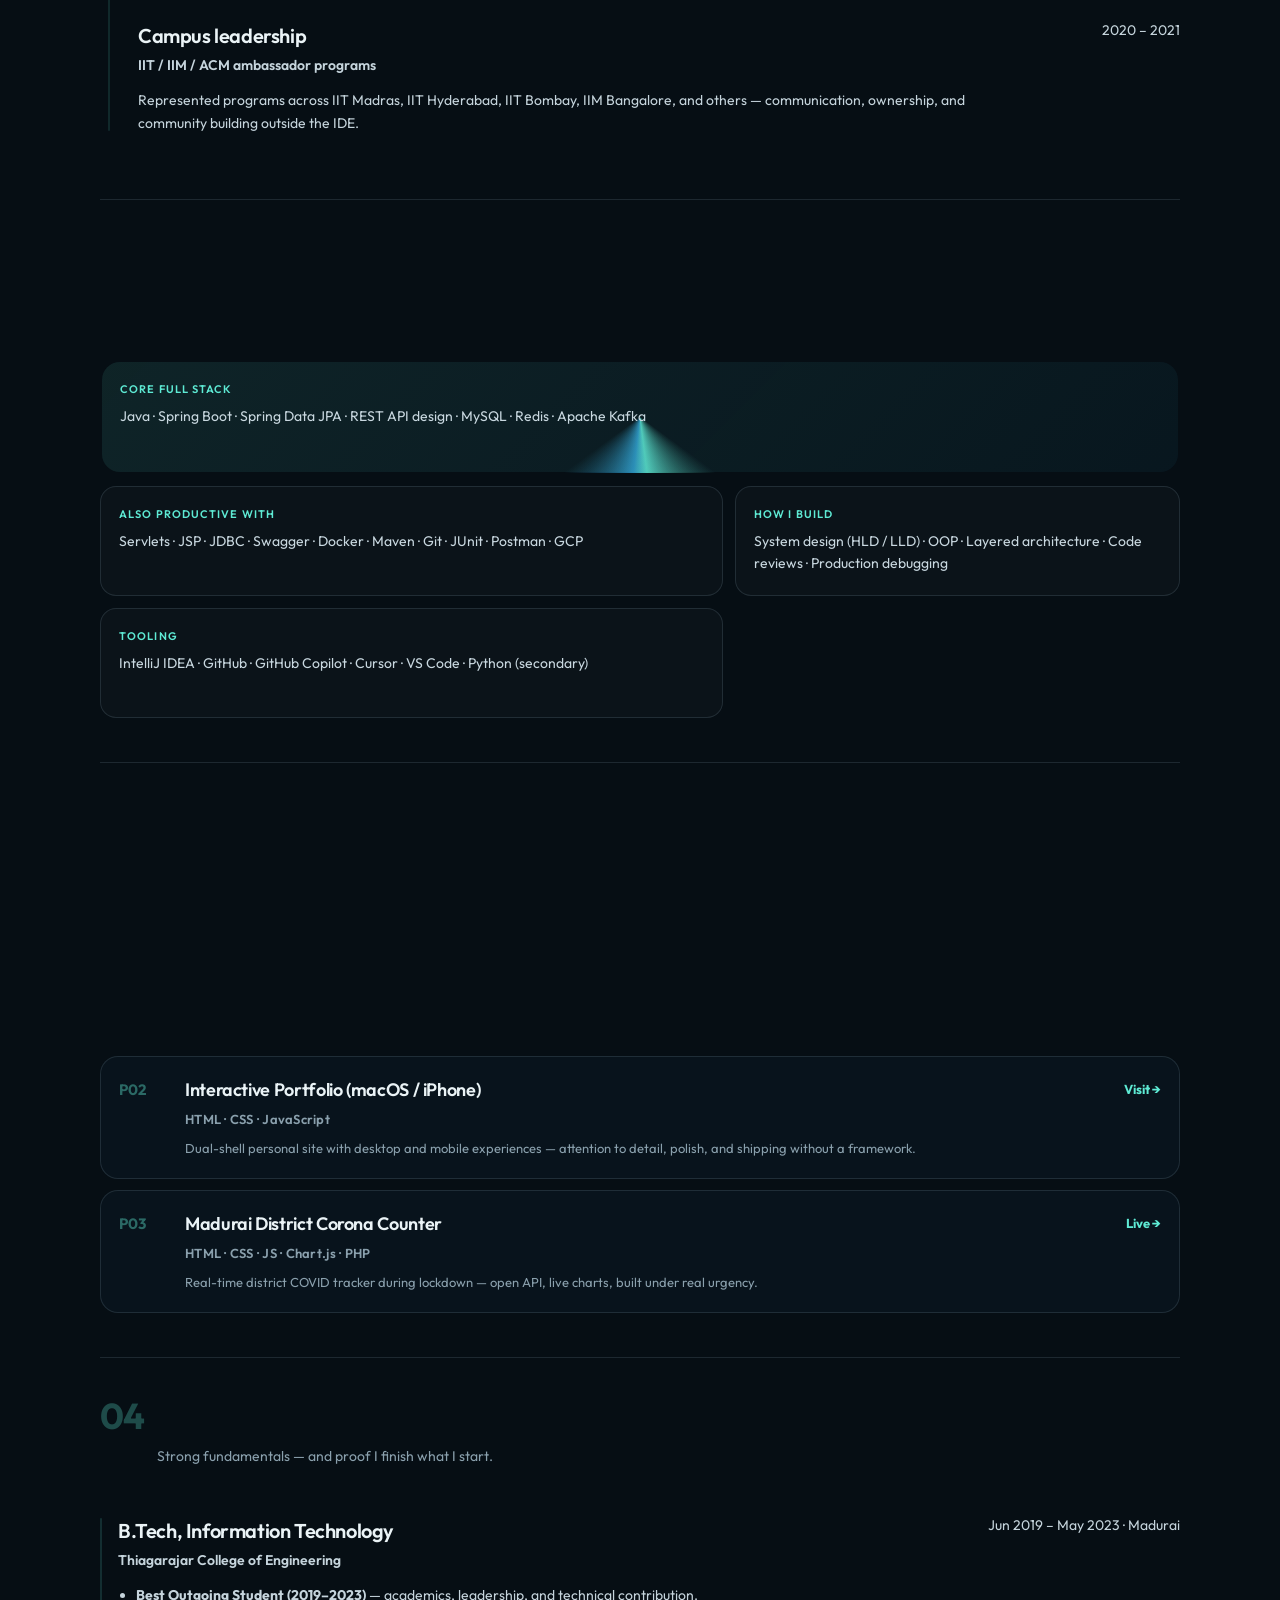
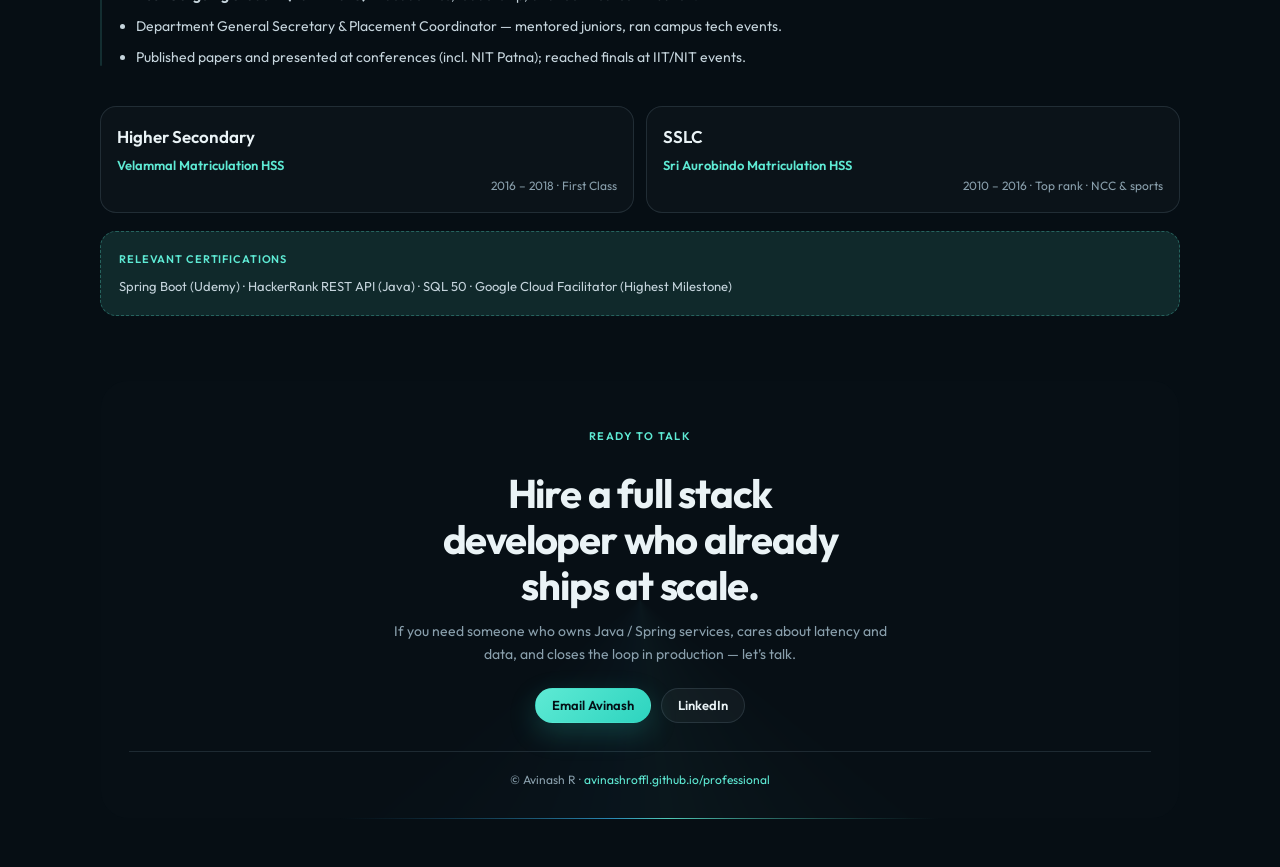
==== commit 7b7baafa: "Update title and references from backend developer to full stack developer" ====
--- a/professional/index.html
+++ b/professional/index.html
@@ -3,10 +3,10 @@
   <head>
     <meta charset="utf-8" />
     <meta name="viewport" content="width=device-width, initial-scale=1, viewport-fit=cover" />
-    <title>Avinash R · Backend Engineer</title>
+    <title>Avinash R · Full Stack Developer</title>
     <meta
       name="description"
-      content="Avinash R — Member Technical Staff at Zoho. Backend engineer (Java, Spring Boot, MySQL, Redis, Kafka) shipping scalable SaaS systems with measurable production impact."
+      content="Avinash R — Member Technical Staff at Zoho. Full Stack Developer (Java, Spring Boot, MySQL, Redis, Kafka) shipping scalable SaaS systems with measurable production impact."
     />
     <meta name="theme-color" content="#071018" />
     <link rel="icon" href="../favicon-32.png" type="image/png" sizes="32x32" />
@@ -59,17 +59,17 @@
         <div class="hero-copy">
           <p class="eyebrow reveal">
             <span class="eyebrow-pulse" aria-hidden="true"></span>
-            Backend engineering
+            Full Stack Engineering
           </p>
           <h1 class="hero-name reveal" id="hero-name" data-text="Avinash R" aria-label="Avinash R">
             <span class="hero-name-inner">Avinash<span class="hero-name-accent"> R</span></span>
           </h1>
           <p class="hero-role reveal">
             Member Technical Staff @ Zoho<br />
-            Backend Engineer — Java · Spring Boot · MySQL
+            Full Stack Developer — Java · Spring Boot · MySQL
           </p>
           <p class="hero-lede reveal">
-            I design and own production backend systems for enterprise SaaS.
+            I design and own production software systems for enterprise SaaS.
             At Zoho, my work reclaims <strong>100+ TB of storage daily</strong>, cuts critical
             API latency by <strong>95%</strong>, and keeps high-traffic file workflows reliable
             for customers worldwide.
@@ -77,7 +77,7 @@
           <div class="hero-meta reveal">
             <span>Chennai / Greater Madurai</span>
             <span>Best Outgoing Student · TCE IT ’23</span>
-            <span>Available for backend roles</span>
+            <span>Available for full stack &amp; software developer roles</span>
           </div>
           <div class="hero-cta reveal">
             <a class="btn-primary magnetic ripple-btn" href="mailto:avinashroffl@gmail.com">avinashroffl@gmail.com</a>
@@ -101,7 +101,7 @@
           <dl class="signal-list">
             <div>
               <dt>Role</dt>
-              <dd>Backend · production owner</dd>
+              <dd>Full Stack · production owner</dd>
             </div>
             <div>
               <dt>Stack</dt>
@@ -163,7 +163,7 @@
               </header>
               <ul>
                 <li>Built <strong>version-retention settings</strong> across <strong>8+ global data centers</strong>, reclaiming <strong>100+ TB of storage daily</strong> for high-volume sync customers.</li>
-                <li>Owned large-file management APIs that cut backend response time by <strong>95%</strong>, so heavy assets can be tracked and cleaned up instantly.</li>
+                <li>Owned large-file management APIs that cut API response time by <strong>95%</strong>, so heavy assets can be tracked and cleaned up instantly.</li>
                 <li>Automated SSL purchase and domain verification — enablement dropped from <strong>3 days to under 4 hours</strong>.</li>
                 <li>Shipped storage monitoring with threshold alerts for capacity planning, and rebuilt admin surfaces operators actually use.</li>
                 <li>Closed <strong>1,000+</strong> production issues on uploads, downloads, and custom domains; mentored juniors and raised review quality.</li>
@@ -173,7 +173,7 @@
             <article class="role reveal">
               <header class="role-head">
                 <div>
-                  <h3>Project Trainee — Backend</h3>
+                  <h3>Project Trainee — Full Stack</h3>
                   <p class="role-org">Zoho Corporation</p>
                 </div>
                 <p class="role-meta">Jan 2023 – May 2023 · Java · REST APIs · SQL</p>
@@ -181,7 +181,7 @@
               <ul>
                 <li>Delivered bulk version deletion with selective retention for milestone versions.</li>
                 <li>Built restore-deleted-versions so users recover data in one click.</li>
-                <li>Contributed to core backend work: SQL tuning, debugging, and clear API documentation.</li>
+                <li>Contributed to core software development: SQL tuning, debugging, and clear API documentation.</li>
               </ul>
             </article>
 
@@ -206,12 +206,12 @@
         <div class="section-head reveal">
           <p class="section-index">02</p>
           <h2 class="mask-title">Skills</h2>
-          <p class="section-lede">What I use day-to-day to ship and support backend systems — not a keyword dump.</p>
+          <p class="section-lede">What I use day-to-day to ship and support full stack systems — not a keyword dump.</p>
         </div>
         <div class="skills-board skills-board--tight">
           <div class="skill-block interactive-tile skill-block--accent beam-border" data-tilt>
             <div class="beam-border-inner">
-              <h3>Core backend</h3>
+              <h3>Core Full Stack</h3>
               <p>Java · Spring Boot · Spring Data JPA · REST API design · MySQL · Redis · Apache Kafka</p>
             </div>
           </div>
@@ -245,7 +245,7 @@
               <p class="project-stack">Java · Spring Boot · Vue.js · Docker</p>
               <p>
                 Admin + customer portals with auth, cart, checkout, orders, ratings, and inventory —
-                containerized and cloud-hosted. Shows I can own backend APIs and still ship the UI.
+                containerized and cloud-hosted. Shows I can own full stack APIs and still ship intuitive UI.
               </p>
             </div>
             <a class="project-link" href="https://youtube.com/watch?v=qt3w1hJhvSU" target="_blank" rel="noreferrer">Demo →</a>
@@ -326,7 +326,7 @@
       <section class="closeout reveal beam-border" id="contact">
         <div class="beam-border-inner closeout-inner">
           <p class="eyebrow">Ready to talk</p>
-          <h2>Hire a backend engineer who already ships at scale.</h2>
+          <h2>Hire a full stack developer who already ships at scale.</h2>
           <p class="closeout-lede">
             If you need someone who owns Java / Spring services, cares about latency and data,
             and closes the loop in production — let’s talk.
